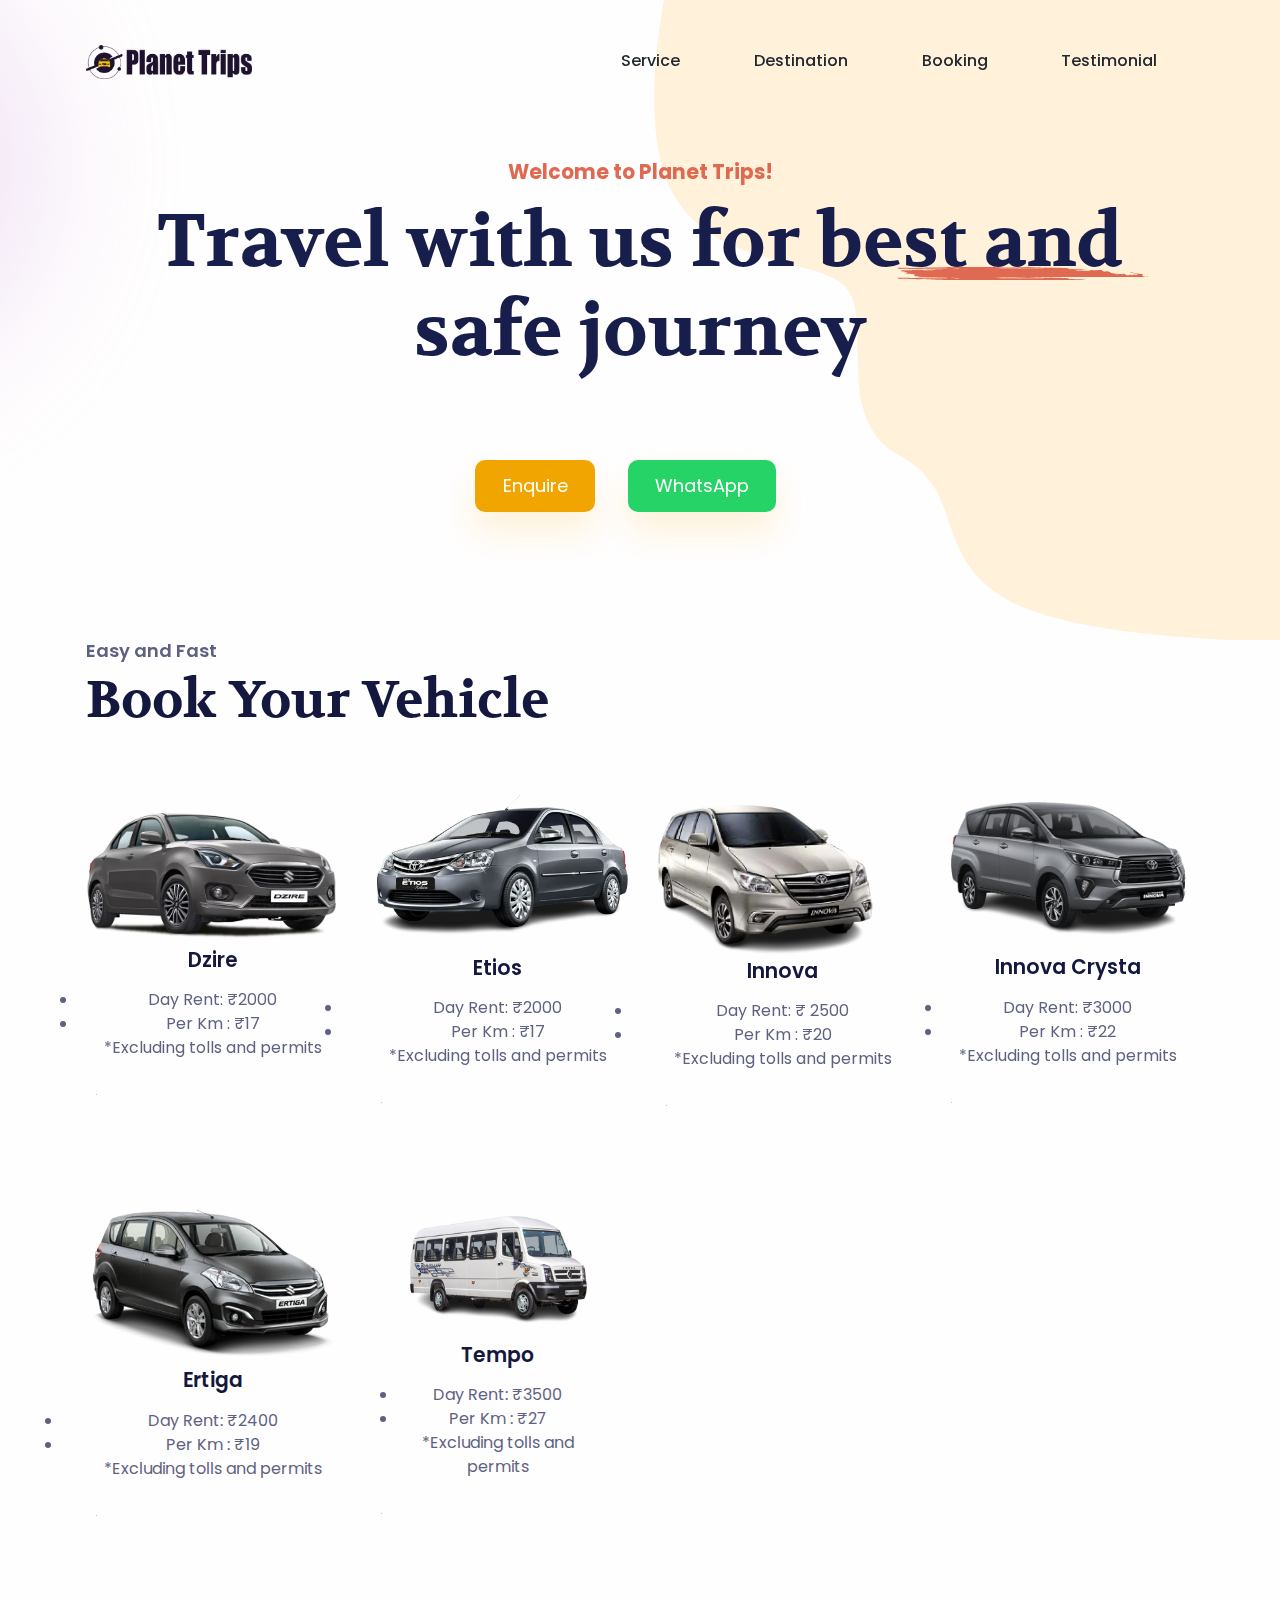
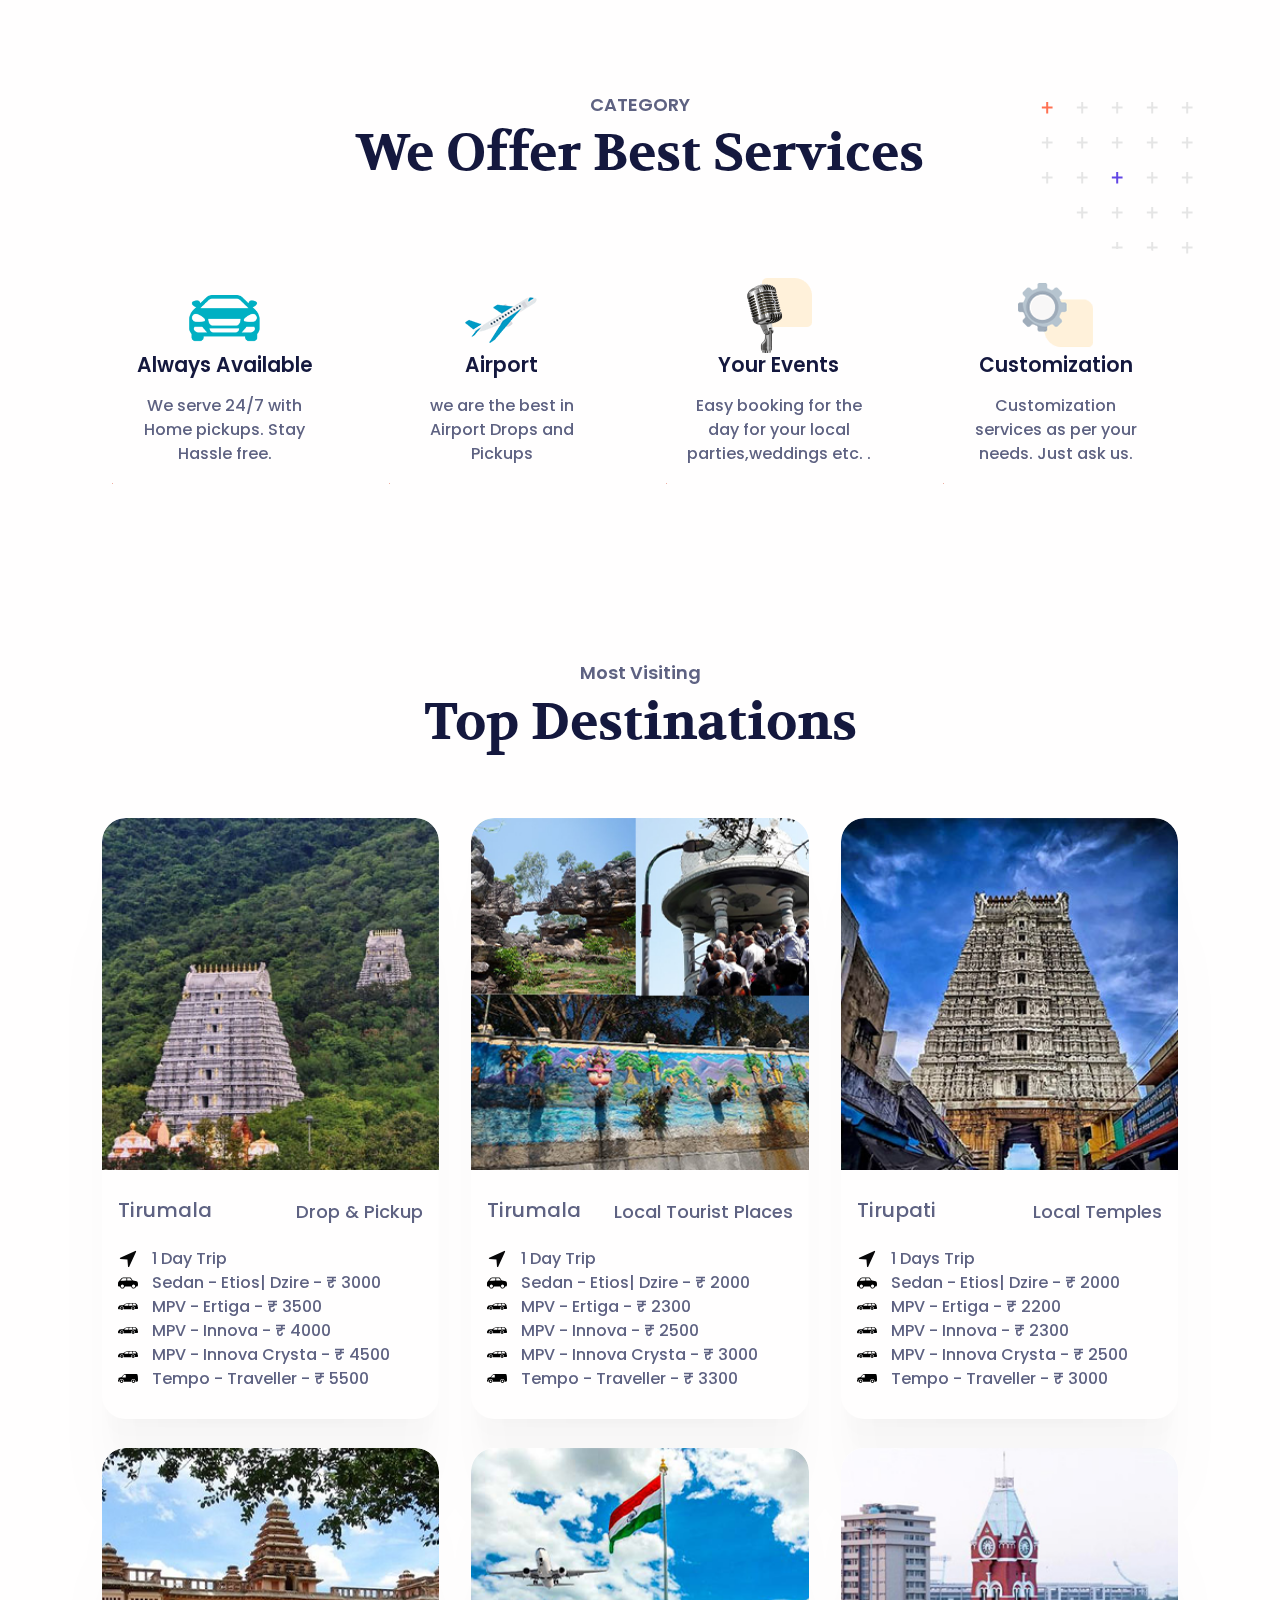
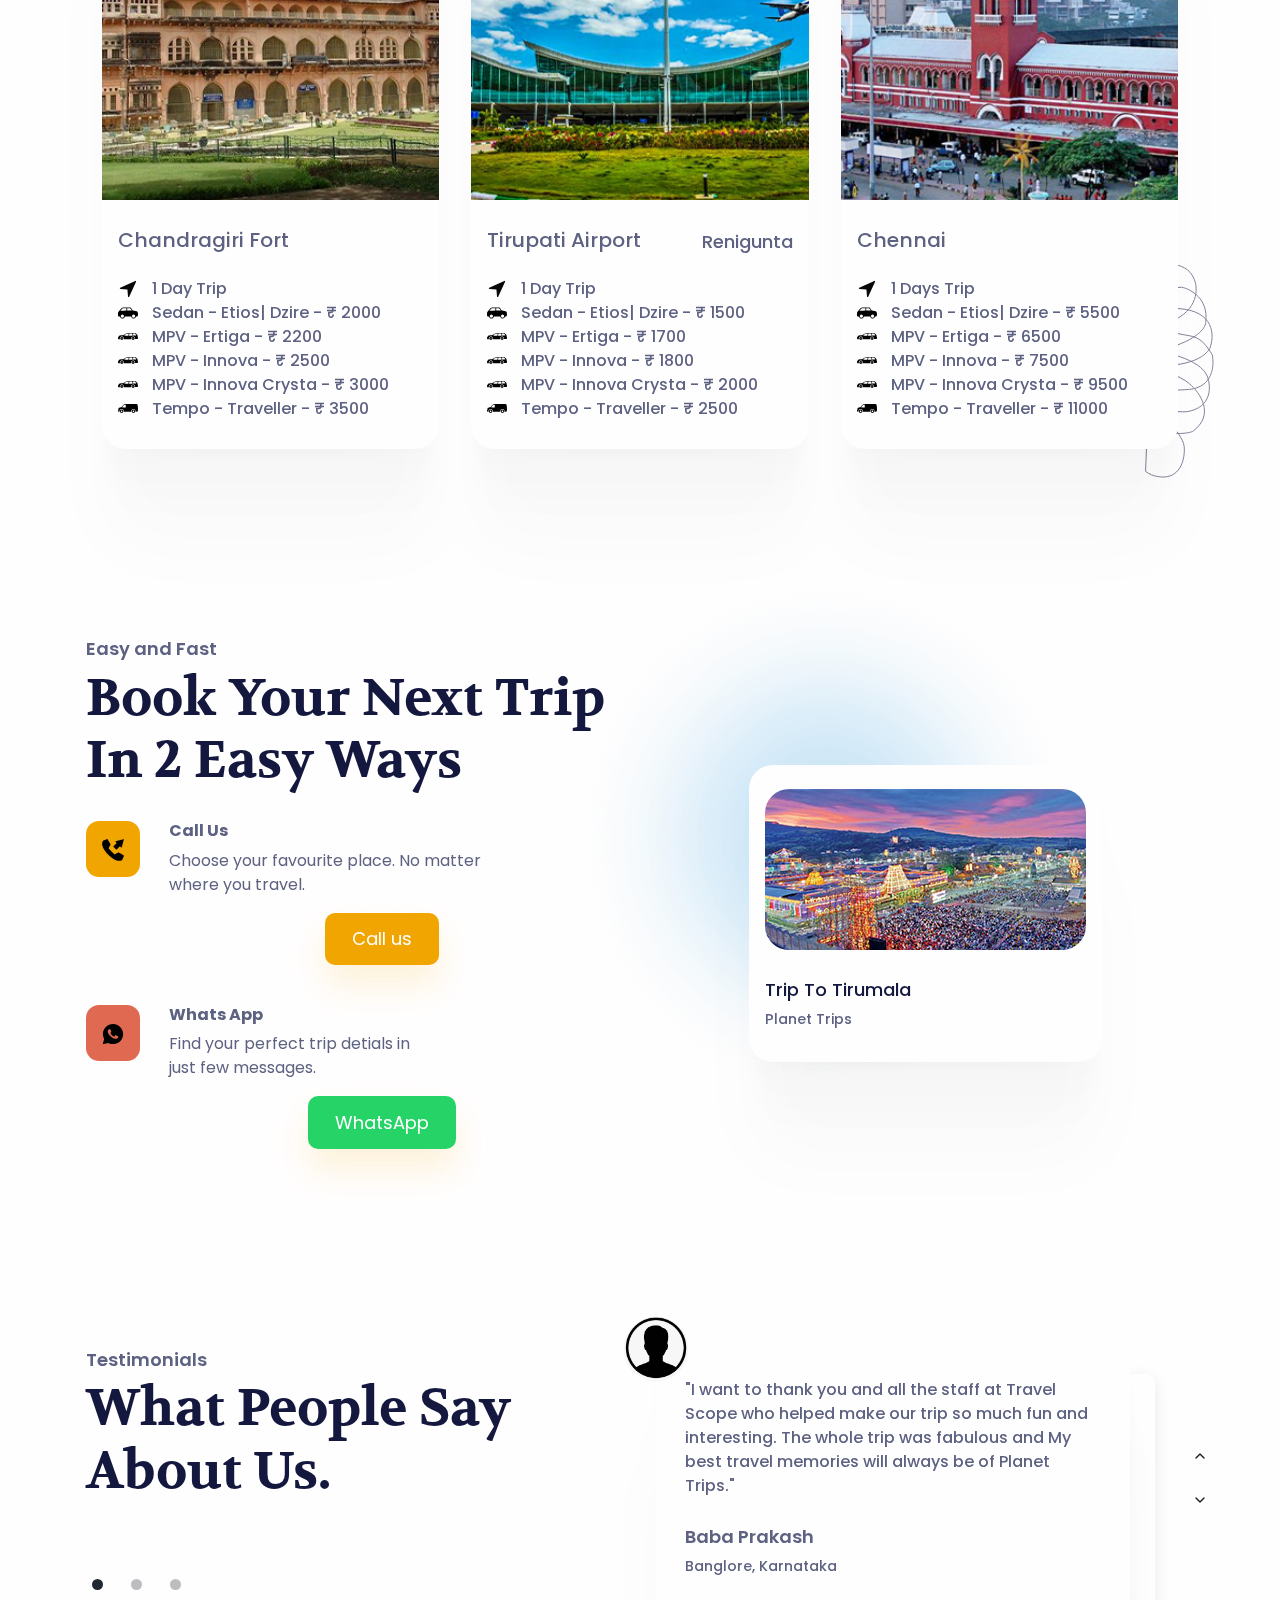
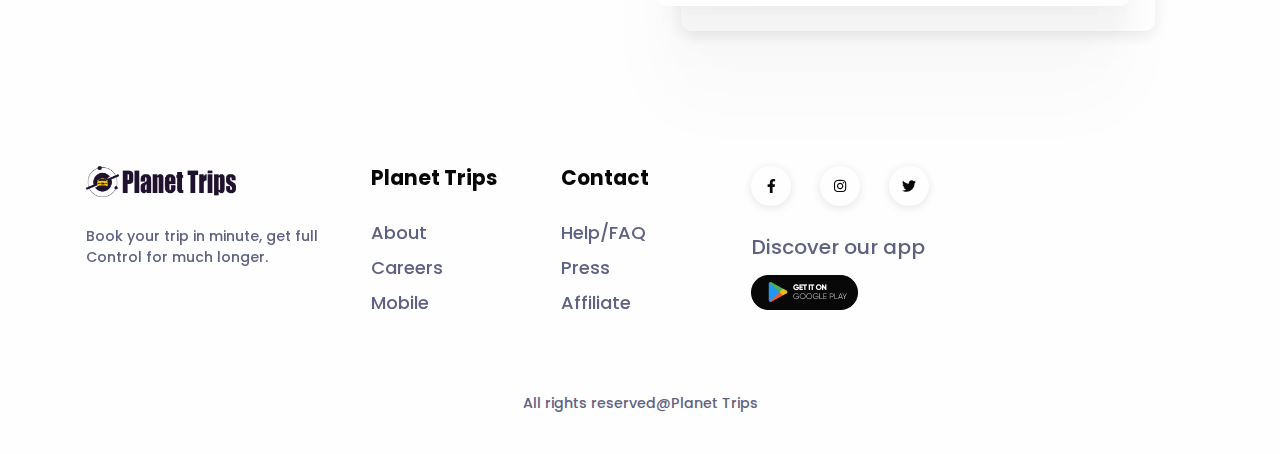
==== index.html @ 8550eb1b "Price changes" ====
<!DOCTYPE html>
<html lang="en-US" dir="ltr">

  <head>
    <meta charset="utf-8">
    <meta http-equiv="X-UA-Compatible" content="IE=edge">
    <meta name="viewport" content="width=device-width, initial-scale=1">


    <!-- ===============================================-->
    <!--    Document Title-->
    <!-- ===============================================-->
    <title>Planet Trips | Travel Agency </title>


    <!-- ===============================================-->
    <!--    Favicons-->
    <!-- ===============================================-->
    <link rel="apple-touch-icon" sizes="180x180" href="assets/img/favicons/apple-touch-icon.png">
    <link rel="icon" type="image/png" sizes="32x32" href="assets/img/favicons/favicon-32x32.png">
    <link rel="icon" type="image/png" sizes="16x16" href="assets/img/favicons/favicon-16x16.png">
    <link rel="shortcut icon" type="image/x-icon" href="assets/img/favicons/favicon.ico">
    <link rel="manifest" href="assets/img/favicons/manifest.json">
    <meta name="msapplication-TileImage" content="assets/img/favicons/mstile-150x150.png">
    <meta name="theme-color" content="#ffffff">


    <!-- ===============================================-->
    <!--    Stylesheets-->
    <!-- ===============================================-->
    <link href="assets/css/theme.css" rel="stylesheet" />

  </head>


  <body>

    <!-- ===============================================-->
    <!--    Main Content-->
    <!-- ===============================================-->
    <main class="main" id="top">
      <nav class="navbar navbar-expand-lg navbar-light fixed-top py-5 d-block" data-navbar-on-scroll="data-navbar-on-scroll">
        <div class="container"><a class="navbar-brand" href="index.html"><img src="assets/img/logopt.png" height="34" alt="logo" /></a>
          <button class="navbar-toggler" type="button" data-bs-toggle="collapse" data-bs-target="#navbarSupportedContent" aria-controls="navbarSupportedContent" aria-expanded="false" aria-label="Toggle navigation"><span class="navbar-toggler-icon"> </span></button>
          <div class="collapse navbar-collapse border-top border-lg-0 mt-4 mt-lg-0" id="navbarSupportedContent">
            <ul class="navbar-nav ms-auto pt-2 pt-lg-0 font-base align-items-lg-center align-items-start">
              <li class="nav-item px-3 px-xl-4"><a class="nav-link fw-medium" aria-current="page" href="#service">Service</a></li>
              <li class="nav-item px-3 px-xl-4"><a class="nav-link fw-medium" aria-current="page" href="#destination">Destination</a></li>
              <li class="nav-item px-3 px-xl-4"><a class="nav-link fw-medium" aria-current="page" href="#booking">Booking</a></li>
              <li class="nav-item px-3 px-xl-4"><a class="nav-link fw-medium" aria-current="page" href="#testimonial">Testimonial</a></li>
            </ul>
          </div>
        </div>
      </nav>
      <section style="padding-top: 7rem;">
        <div class="bg-holder" style="background-image:url(assets/img/hero/hero-bg.svg);">
        </div>
        <!--/.bg-holder-->

        <div class="container">
          <div class="row align-items-center">
            <div class="col-md-7 col-lg-99 text-md-start text-center py-6">
              <h4 class="fw-bold text-danger mb-3">Welcome to Planet Trips!</h4>
              <h1 class="hero-title">Travel with us for best and safe journey</h1>
              <p class="mb-4 fw-medium"> 
				<br class="d-none d-xl-block" />   <br class="d-none d-xl-block" />   </p>
              <div class="text-center text-md-start"> <a class="btn btn-primary btn-lg me-md-4 mb-3 mb-md-0 border-0 primary-btn-shadow" href="tel:+917601086360" role="button">Enquire</a> 
			  </tr> <a class="btn btn-whatsapp btn-lg me-md-4 mb-3 mb-md-0 border-0 primary-btn-shadow" target="blank" href="https://wa.me/917601086360" role="button">WhatsApp</a>
                
              </div>
            </div>
          </div>
        </div>
      </section>


      <!-- ============================================-->
	  <div class="container">
          <div class="row align-items-center">
            <div class="col-lg-99">
              <div class="mb-4 text-start">
                <h5 class="text-secondary">Easy and Fast </h5>
                <h3 class="fs-xl-10 fs-lg-8 fs-7 fw-bold font-cursive text-capitalize">Book your Vehicle </h3>
              </div>
            </div>			
          </div>
		  <div class="row">
            <div class="col-lg-3 col-sm-6 mb-6">
              <div class="card service-card shadow-hover rounded-3 text-center align-items-center">
                <div class="card-body p-xxl-5 p-4"> <img src="assets/img/cars/Dzire-Planet-Trips.png" width="270" alt="Service" />
                  <h4 class="mb-3">Dzire</h4>
                  <p class="mb-0 fw-medium"> 
					
						<li> Day Rent: ₹2000 </li>
						<li> Per Km : ₹17 </li>
						 *Excluding tolls and permits
					
				  </p>
                </div>
              </div>
            </div>
            <div class="col-lg-3 col-sm-6 mb-6">
              <div class="card service-card shadow-hover rounded-3 text-center align-items-center">
                <div class="card-body p-xxl-5 p-4"> <img src="assets/img/cars/Etios-Planet-Trips.png" width="310" alt="Service" />
                  <h4 class="mb-3">Etios</h4>
                  <p class="mb-0 fw-medium"> 
						<li> Day Rent: ₹2000 </li>
						<li> Per Km : ₹17 </li>
						 *Excluding tolls and permits </p>
                </div>
              </div>
            </div>
            <div class="col-lg-3 col-sm-6 mb-6">
              <div class="card service-card shadow-hover rounded-3 text-center align-items-center">
                <div class="card-body p-xxl-5 p-4"> <img src="assets/img/cars/Innovaold-Planet-Trips.png" width="300" alt="Service" />
                  <h4 class="mb-3">Innova</h4>
                  <p class="mb-0 fw-medium">    
				  
					<li> Day Rent: ₹ 2500 </li>
						<li> Per Km : ₹20 </li>
						 *Excluding tolls and permits
				  </p>
                </div>
              </div>
            </div>
            <div class="col-lg-3 col-sm-6 mb-6">
              <div class="card service-card shadow-hover rounded-3 text-center align-items-center">
                <div class="card-body p-xxl-5 p-4"> <img src="assets/img/cars/Innova-Planet-Trips.png" width="250" alt="Service" />
                  <h4 class="mb-3">Innova Crysta</h4>
                  <p class="mb-0 fw-medium">  
					<li> Day Rent: ₹3000 </li>
						<li> Per Km : ₹22 </li>
						 *Excluding tolls and permits

				  </p>
                </div>
              </div>
            </div>
			<div class="col-lg-3 col-sm-6 mb-6">
              <div class="card service-card shadow-hover rounded-3 text-center align-items-center">
                <div class="card-body p-xxl-5 p-4"> <img src="assets/img/cars/Ertiga-Planet-Trips.png" width="300" alt="Service" />
                  <h4 class="mb-3">Ertiga</h4>
                  <p class="mb-0 fw-medium">  
					<li> Day Rent: ₹2400 </li>
						<li> Per Km : ₹19 </li>
						 *Excluding tolls and permits

				  </p>
                </div>
              </div>
            </div>
			
			<div class="col-lg-3 col-sm-6 mb-6">
              <div class="card service-card shadow-hover rounded-3 text-center align-items-center">
                <div class="card-body p-xxl-5 p-4"> <img src="assets/img/cars/Traveller-Planet-Trips.png" width="200" alt="Service" />
                  <h4 class="mb-3">Tempo</h4>
                  <p class="mb-0 fw-medium">  
					<li> Day Rent: ₹3500 </li>
						<li> Per Km : ₹27 </li>
						 *Excluding tolls and permits

				  </p>
                </div>
              </div>
            </div>
			
		
        </div><!-- end of .container-->
	  
	  
	  
	  
	  
	  
	  
      <!-- <section> begin ============================-->
      <section class="pt-5 pt-md-9" id="service">

        <div class="container">
          <div class="position-absolute z-index--1 end-0 d-none d-lg-block"><img src="assets/img/category/shape.svg" style="max-width: 200px" alt="service" /></div>
          <div class="mb-7 text-center">
            <h5 class="text-secondary">CATEGORY </h5>
            <h3 class="fs-xl-10 fs-lg-8 fs-7 fw-bold font-cursive text-capitalize">We Offer Best Services</h3>
          </div>
          <div class="row">
            <div class="col-lg-3 col-sm-6 mb-6">
              <div class="card service-card shadow-hover rounded-3 text-center align-items-center">
                <div class="card-body p-xxl-5 p-4"> <img src="assets/img/category/icon1.png" width="75" alt="Service" />
                  <h4 class="mb-3">Always Available</h4>
                  <p class="mb-0 fw-medium"> We serve 24/7 with Home pickups. Stay Hassle free.</p>
                </div>
              </div>
            </div>
            <div class="col-lg-3 col-sm-6 mb-6">
              <div class="card service-card shadow-hover rounded-3 text-center align-items-center">
                <div class="card-body p-xxl-5 p-4"> <img src="assets/img/category/icon2.png" width="75" alt="Service" />
                  <h4 class="mb-3">Airport</h4>
                  <p class="mb-0 fw-medium"> we are the best in Airport Drops and Pickups </p>
                </div>
              </div>
            </div>
            <div class="col-lg-3 col-sm-6 mb-6">
              <div class="card service-card shadow-hover rounded-3 text-center align-items-center">
                <div class="card-body p-xxl-5 p-4"> <img src="assets/img/category/icon3.png" width="75" alt="Service" />
                  <h4 class="mb-3"> Your Events</h4>
                  <p class="mb-0 fw-medium"> Easy booking for the day for your local parties,weddings etc. .</p>
                </div>
              </div>
            </div>
            <div class="col-lg-3 col-sm-6 mb-6">
              <div class="card service-card shadow-hover rounded-3 text-center align-items-center">
                <div class="card-body p-xxl-5 p-4"> <img src="assets/img/category/icon4.png" width="75" alt="Service" />
                  <h4 class="mb-3">Customization</h4>
                  <p class="mb-0 fw-medium">Customization services as per your needs. Just ask us. </p>
                </div>
              </div>
            </div>
          </div>
        </div><!-- end of .container-->

      </section>
      <!-- <section> close ============================-->
      <!-- ============================================-->




      <!-- ============================================-->
      <!-- <section> begin ============================-->
      <section class="pt-5" id="destination">

        <div class="container">
          <div class="position-absolute start-100 bottom-0 translate-middle-x d-none d-xl-block ms-xl-n4"><img src="assets/img/dest/shape.svg" alt="destination" /></div>
          <div class="mb-7 text-center">
            <h5 class="text-secondary">Most Visiting </h5>
            <h3 class="fs-xl-10 fs-lg-8 fs-7 fw-bold font-cursive text-capitalize">Top Destinations</h3>
          </div>
          <div class="row">
            <div class="col-md-4 mb-4">
              <div class="card overflow-hidden shadow"> <img class="card-img-top" src="assets/img/dest/dest1.jpg" alt="Tirumala Temple Pickup and Drop" />
                <div class="card-body py-4 px-3">
                  <div class="d-flex flex-column flex-lg-row justify-content-between mb-3">
                    <h4 class="text-secondary fw-medium"><a class="link-900 text-decoration-none stretched-link" href="#!">Tirumala </a></h4><span class="fs-1 fw-medium"> Drop & Pickup  </span>
                  </div>
                  <div class="d-flex align-items-center"> <img src="assets/img/dest/navigation.svg" style="margin-right: 14px" width="20" alt="navigation" /><span class="fs-0 fw-medium">1 Day Trip</span></div>
				  <div class="d-flex align-items-center"> <img src="assets/img/dest/car.svg" style="margin-right: 14px" width="20" alt="navigation" /><span class="fs-0 fw-medium">Sedan - Etios| Dzire - ₹ 3000</span></div>
				  <div class="d-flex align-items-center"> <img src="assets/img/dest/suv.svg" style="margin-right: 14px" width="20" alt="navigation" /><span class="fs-0 fw-medium">MPV - Ertiga - ₹ 3500</span></div>
				  <div class="d-flex align-items-center"> <img src="assets/img/dest/suv.svg" style="margin-right: 14px" width="20" alt="navigation" /><span class="fs-0 fw-medium">MPV - Innova - ₹ 4000</span></div>
				  <div class="d-flex align-items-center"> <img src="assets/img/dest/suv.svg" style="margin-right: 14px" width="20" alt="navigation" /><span class="fs-0 fw-medium">MPV - Innova Crysta - ₹ 4500</span></div>
				  <div class="d-flex align-items-center"> <img src="assets/img/dest/van.svg" style="margin-right: 14px" width="20" alt="navigation" /><span class="fs-0 fw-medium">Tempo - Traveller - ₹ 5500</span></div>
                </div>
              </div>
            </div>
            <div class="col-md-4 mb-4">
              <div class="card overflow-hidden shadow"> <img class="card-img-top" src="assets/img/dest/dest2.png" alt="Tirumala Local Tourist Places" />
                <div class="card-body py-4 px-3">
                  <div class="d-flex flex-column flex-lg-row justify-content-between mb-3">
                    <h4 class="text-secondary fw-medium"><a class="link-900 text-decoration-none stretched-link" href="#!">Tirumala</a></h4><span class="fs-1 fw-medium"> Local Tourist Places </span>
                  </div>
                  <div class="d-flex align-items-center"> <img src="assets/img/dest/navigation.svg" style="margin-right: 14px" width="20" alt="navigation" /><span class="fs-0 fw-medium">1 Day Trip</span></div>
				  <div class="d-flex align-items-center"> <img src="assets/img/dest/car.svg" style="margin-right: 14px" width="20" alt="navigation" /><span class="fs-0 fw-medium">Sedan - Etios| Dzire - ₹ 2000</span></div>
				  <div class="d-flex align-items-center"> <img src="assets/img/dest/suv.svg" style="margin-right: 14px" width="20" alt="navigation" /><span class="fs-0 fw-medium">MPV - Ertiga - ₹ 2300</span></div>
				  <div class="d-flex align-items-center"> <img src="assets/img/dest/suv.svg" style="margin-right: 14px" width="20" alt="navigation" /><span class="fs-0 fw-medium">MPV - Innova - ₹ 2500</span></div>
				  <div class="d-flex align-items-center"> <img src="assets/img/dest/suv.svg" style="margin-right: 14px" width="20" alt="navigation" /><span class="fs-0 fw-medium">MPV - Innova Crysta - ₹ 3000</span></div>
				  <div class="d-flex align-items-center"> <img src="assets/img/dest/van.svg" style="margin-right: 14px" width="20" alt="navigation" /><span class="fs-0 fw-medium">Tempo - Traveller - ₹ 3300</span></div>
                </div>
              </div>
            </div>
            <div class="col-md-4 mb-4">
              <div class="card overflow-hidden shadow"> <img class="card-img-top" src="assets/img/dest/dest3.jpg" alt="Tirupati Temples and Tourist Places" />
                <div class="card-body py-4 px-3">
                  <div class="d-flex flex-column flex-lg-row justify-content-between mb-3">
                    <h4 class="text-secondary fw-medium"><a class="link-900 text-decoration-none stretched-link" href="#!">Tirupati</a></h4><span class="fs-1 fw-medium">Local Temples </span>
                  </div>
                  <div class="d-flex align-items-center"> <img src="assets/img/dest/navigation.svg" style="margin-right: 14px" width="20" alt="navigation" /><span class="fs-0 fw-medium">1 Days Trip</span></div>
				  <div class="d-flex align-items-center"> <img src="assets/img/dest/car.svg" style="margin-right: 14px" width="20" alt="navigation" /><span class="fs-0 fw-medium">Sedan - Etios| Dzire - ₹ 2000</span></div>
				  <div class="d-flex align-items-center"> <img src="assets/img/dest/suv.svg" style="margin-right: 14px" width="20" alt="navigation" /><span class="fs-0 fw-medium">MPV - Ertiga - ₹ 2200</span></div>
				  <div class="d-flex align-items-center"> <img src="assets/img/dest/suv.svg" style="margin-right: 14px" width="20" alt="navigation" /><span class="fs-0 fw-medium">MPV - Innova - ₹ 2300</span></div>
				  <div class="d-flex align-items-center"> <img src="assets/img/dest/suv.svg" style="margin-right: 14px" width="20" alt="navigation" /><span class="fs-0 fw-medium">MPV - Innova Crysta - ₹ 2500</span></div>
				  <div class="d-flex align-items-center"> <img src="assets/img/dest/van.svg" style="margin-right: 14px" width="20" alt="navigation" /><span class="fs-0 fw-medium">Tempo - Traveller - ₹ 3000</span></div>
                </div>
              </div>
            </div>
          </div>
		  <div class="row">
		  <div class="col-md-4 mb-4">
              <div class="card overflow-hidden shadow"> <img class="card-img-top" src="assets/img/dest/dest4.png" alt="Tirupati to chandragiri fort" />
                <div class="card-body py-4 px-3">
                  <div class="d-flex flex-column flex-lg-row justify-content-between mb-3">
                    <h4 class="text-secondary fw-medium"><a class="link-900 text-decoration-none stretched-link" href="#!">Chandragiri Fort </a></h4><span class="fs-1 fw-medium">   </span>
                  </div>
                  <div class="d-flex align-items-center"> <img src="assets/img/dest/navigation.svg" style="margin-right: 14px" width="20" alt="navigation" /><span class="fs-0 fw-medium">1 Day Trip</span></div>
				  <div class="d-flex align-items-center"> <img src="assets/img/dest/car.svg" style="margin-right: 14px" width="20" alt="navigation" /><span class="fs-0 fw-medium">Sedan - Etios| Dzire - ₹ 2000</span></div>
				  <div class="d-flex align-items-center"> <img src="assets/img/dest/suv.svg" style="margin-right: 14px" width="20" alt="navigation" /><span class="fs-0 fw-medium">MPV - Ertiga - ₹ 2200</span></div>
				  <div class="d-flex align-items-center"> <img src="assets/img/dest/suv.svg" style="margin-right: 14px" width="20" alt="navigation" /><span class="fs-0 fw-medium">MPV - Innova - ₹ 2500</span></div>
				  <div class="d-flex align-items-center"> <img src="assets/img/dest/suv.svg" style="margin-right: 14px" width="20" alt="navigation" /><span class="fs-0 fw-medium">MPV - Innova Crysta - ₹ 3000</span></div>
				  <div class="d-flex align-items-center"> <img src="assets/img/dest/van.svg" style="margin-right: 14px" width="20" alt="navigation" /><span class="fs-0 fw-medium">Tempo - Traveller - ₹ 3500</span></div>
                </div>
              </div>
            </div>
            <div class="col-md-4 mb-4">
              <div class="card overflow-hidden shadow"> <img class="card-img-top" src="assets/img/dest/dest5.png" alt="Tirupati to Airport" />
                <div class="card-body py-4 px-3">
                  <div class="d-flex flex-column flex-lg-row justify-content-between mb-3">
                    <h4 class="text-secondary fw-medium"><a class="link-900 text-decoration-none stretched-link" href="#!">Tirupati Airport</a></h4><span class="fs-1 fw-medium"> Renigunta </span>
                  </div>
                  <div class="d-flex align-items-center"> <img src="assets/img/dest/navigation.svg" style="margin-right: 14px" width="20" alt="navigation" /><span class="fs-0 fw-medium">1 Day Trip</span></div>
				  <div class="d-flex align-items-center"> <img src="assets/img/dest/car.svg" style="margin-right: 14px" width="20" alt="navigation" /><span class="fs-0 fw-medium">Sedan - Etios| Dzire - ₹ 1500</span></div>
				  <div class="d-flex align-items-center"> <img src="assets/img/dest/suv.svg" style="margin-right: 14px" width="20" alt="navigation" /><span class="fs-0 fw-medium">MPV - Ertiga - ₹ 1700</span></div>
				  <div class="d-flex align-items-center"> <img src="assets/img/dest/suv.svg" style="margin-right: 14px" width="20" alt="navigation" /><span class="fs-0 fw-medium">MPV - Innova - ₹ 1800</span></div>
				  <div class="d-flex align-items-center"> <img src="assets/img/dest/suv.svg" style="margin-right: 14px" width="20" alt="navigation" /><span class="fs-0 fw-medium">MPV - Innova Crysta - ₹ 2000</span></div>
				  <div class="d-flex align-items-center"> <img src="assets/img/dest/van.svg" style="margin-right: 14px" width="20" alt="navigation" /><span class="fs-0 fw-medium">Tempo - Traveller - ₹ 2500</span></div>
                </div>
              </div>
            </div>
            <div class="col-md-4 mb-4">
              <div class="card overflow-hidden shadow"> <img class="card-img-top" src="assets/img/dest/dest6.png" alt="Tirupati to Chennai" />
                <div class="card-body py-4 px-3">
                  <div class="d-flex flex-column flex-lg-row justify-content-between mb-3">
                    <h4 class="text-secondary fw-medium"><a class="link-900 text-decoration-none stretched-link" href="#!">Chennai</a></h4><span class="fs-1 fw-medium">  </span>
                  </div>
                  <div class="d-flex align-items-center"> <img src="assets/img/dest/navigation.svg" style="margin-right: 14px" width="20" alt="navigation" /><span class="fs-0 fw-medium">1 Days Trip</span></div>
				  <div class="d-flex align-items-center"> <img src="assets/img/dest/car.svg" style="margin-right: 14px" width="20" alt="navigation" /><span class="fs-0 fw-medium">Sedan - Etios| Dzire - ₹ 5500</span></div>
				  <div class="d-flex align-items-center"> <img src="assets/img/dest/suv.svg" style="margin-right: 14px" width="20" alt="navigation" /><span class="fs-0 fw-medium">MPV - Ertiga - ₹ 6500</span></div>
				  <div class="d-flex align-items-center"> <img src="assets/img/dest/suv.svg" style="margin-right: 14px" width="20" alt="navigation" /><span class="fs-0 fw-medium">MPV - Innova - ₹ 7500</span></div>
				  <div class="d-flex align-items-center"> <img src="assets/img/dest/suv.svg" style="margin-right: 14px" width="20" alt="navigation" /><span class="fs-0 fw-medium">MPV - Innova Crysta - ₹ 9500</span></div>
				  <div class="d-flex align-items-center"> <img src="assets/img/dest/van.svg" style="margin-right: 14px" width="20" alt="navigation" /><span class="fs-0 fw-medium">Tempo - Traveller - ₹ 11000</span></div>
                </div>
              </div>
            </div>
          </div>
		  </div>
        </div><!-- end of .container-->

      </section>
      <!-- <section> close ============================-->
      <!-- ============================================-->




      <!-- ============================================-->
      <!-- <section> begin ============================-->
      <section id="booking">

        <div class="container">
          <div class="row align-items-center">
            <div class="col-lg-6">
              <div class="mb-4 text-start">
                <h5 class="text-secondary">Easy and Fast </h5>
                <h3 class="fs-xl-10 fs-lg-8 fs-7 fw-bold font-cursive text-capitalize">Book your next trip in 2 easy ways</h3>
              </div>
              <div class="d-flex align-items-start mb-5">
                <div class="bg-primary me-sm-4 me-3 p-3" style="border-radius: 13px"> <img src="assets/img/steps/call.svg" width="22" alt="steps" /></div>
                <div class="flex-1">
                  <h5 class="text-secondary fw-bold fs-0">Call Us </h5>
                  <p>Choose your favourite place. No matter <br class="d-none d-sm-block"> where you travel.</p>
				  <div class="text-center text-md-start"> <a class="btn btn-primary btn-lg me-md-4 mb-3 mb-md-0 border-0 primary-btn-shadow" href="tel:+917601086360" role="button">Call us</a></div>
                </div>
              </div>
              <div class="d-flex align-items-start mb-5">
                <div class="bg-danger me-sm-4 me-3 p-3" style="border-radius: 13px"> <img src="assets/img/steps/whatsapp.svg" width="22" alt="steps" /></div>
                <div class="flex-1">
                  <h5 class="text-secondary fw-bold fs-0">Whats App</h5> 
                  <p>Find your perfect trip detials in <br class="d-none d-sm-block"> just few messages.</p>
				  <div class="text-center text-md-start"> 
				  <a class="btn btn-whatsapp btn-lg me-md-4 mb-3 mb-md-0 border-0 primary-btn-shadow" target="blank" href="https://wa.me/917601086360" role="button">WhatsApp</a>
				  </div>   
                </div>
              </div>
              
            </div>
            <div class="col-lg-6 d-flex justify-content-center align-items-start">
              <div class="card position-relative shadow" style="max-width: 370px;">
                <div class="position-absolute z-index--1 me-10 me-xxl-0" style="right:-160px;top:-210px;"> <img src="assets/img/steps/bg.png" style="max-width:550px;" alt="shape" /></div>
                <div class="card-body p-3"> <img class="mb-4 mt-2 rounded-2 w-100" src="assets/img/steps/booking-img.jpg" alt="booking" />
                  <div>
                    <h5 class="fw-medium">Trip To Tirumala</h5>
                    <p class="fs--1 mb-3 fw-medium">Planet Trips</p>
                  </div>
                    
                  </div>
                </div>
              </div>
            </div>
          </div>
        </div><!-- end of .container-->

      </section>
      <!-- <section> close ============================-->
      <!-- ============================================-->




      <!-- ============================================-->
      <!-- <section> begin ============================-->
      <section id="testimonial">

        <div class="container">
          <div class="row">
            <div class="col-lg-5">
              <div class="mb-8 text-start">
                <h5 class="text-secondary">Testimonials </h5>
                <h3 class="fs-xl-10 fs-lg-8 fs-7 fw-bold font-cursive text-capitalize">What people say about Us.</h3>
              </div>
            </div>
            <div class="col-lg-1"></div>
            <div class="col-lg-6">
              <div class="pe-7 ps-5 ps-lg-0">
                <div class="carousel slide carousel-fade position-static" id="testimonialIndicator" data-bs-ride="carousel">
                  <div class="carousel-indicators">
                    <button class="active" type="button" data-bs-target="#testimonialIndicator" data-bs-slide-to="0" aria-current="true" aria-label="Testimonial 0"></button>
                    <button class="false" type="button" data-bs-target="#testimonialIndicator" data-bs-slide-to="1" aria-current="true" aria-label="Testimonial 1"></button>
                    <button class="false" type="button" data-bs-target="#testimonialIndicator" data-bs-slide-to="2" aria-current="true" aria-label="Testimonial 2"></button>
                  </div>
                  <div class="carousel-inner">
                    <div class="carousel-item position-relative active">
                      <div class="card shadow" style="border-radius:10px;">
                        <div class="position-absolute start-0 top-0 translate-middle"> <img class="rounded-circle fit-cover" src="assets/img/testimonial/authorpt.png" height="65" width="65" alt="" /></div>
                        <div class="card-body p-4">
                          <p class="fw-medium mb-4">&quot;I want to thank you and all the staff at Travel Scope who helped make our trip so much fun and interesting. The whole trip was fabulous and My best travel memories will always be of Planet Trips.&quot;</p>
                          <h5 class="text-secondary">Baba Prakash</h5>
                          <p class="fw-medium fs--1 mb-0">Banglore, Karnataka</p>
                        </div>
                      </div>
                      <div class="card shadow-sm position-absolute top-0 z-index--1 mb-3 w-100 h-100" style="border-radius:10px;transform:translate(25px, 25px)"> </div>
                    </div>
                    <div class="carousel-item position-relative ">
                      <div class="card shadow" style="border-radius:10px;">
                        <div class="position-absolute start-0 top-0 translate-middle"> <img class="rounded-circle fit-cover" src="assets/img/testimonial/authorpt.png" height="65" width="65" alt="" /></div>
                        <div class="card-body p-4">
                          <p class="fw-medium mb-4">&quot;Planet Trips is recognized as one of the finest travel agency in the Tirupati. When it came to planning a trip, I found them to be dependable.&quot;</p>
                          <h5 class="text-secondary">Jagadeeshan</h5>
                          <p class="fw-medium fs--1 mb-0">Coimbatore, Tamilnadu</p>
                        </div>
                      </div>
                      <div class="card shadow-sm position-absolute top-0 z-index--1 mb-3 w-100 h-100" style="border-radius:10px;transform:translate(25px, 25px)"> </div>
                    </div>
                    <div class="carousel-item position-relative ">
                      <div class="card shadow" style="border-radius:10px;">
                        <div class="position-absolute start-0 top-0 translate-middle"> <img class="rounded-circle fit-cover" src="assets/img/testimonial/authorpt.png" height="65" width="65" alt="" /></div>
                        <div class="card-body p-4">
                          <p class="fw-medium mb-4">&quot; Very enjoyable trip to tirumala and tirupati with plenty of temple visits and the driver was very nice and courteous.&quot;</p>
                          <h5 class="text-secondary">Manikanta</h5>
                          <p class="fw-medium fs--1 mb-0">Chennai, Tamilnadu</p>
                        </div>
                      </div>
                      <div class="card shadow-sm position-absolute top-0 z-index--1 mb-3 w-100 h-100" style="border-radius:10px;transform:translate(25px, 25px)"> </div>
                    </div>
                  </div>
                  <div class="carousel-navigation d-flex flex-column flex-between-center position-absolute end-0 top-lg-50 bottom-0 translate-middle-y z-index-1 me-3 me-lg-0" style="height:60px;width:20px;">
                    <button class="carousel-control-prev position-static" type="button" data-bs-target="#testimonialIndicator" data-bs-slide="prev"><img src="assets/img/icons/up.svg" width="16" alt="icon" /></button>
                    <button class="carousel-control-next position-static" type="button" data-bs-target="#testimonialIndicator" data-bs-slide="next"><img src="assets/img/icons/down.svg" width="16" alt="icon" /></button>
                  </div>
                </div>
              </div>
            </div>
          </div>
        </div><!-- end of .container-->

      </section>
      <!-- <section> close ============================-->
      <!-- ============================================-->


      

      <!-- ============================================-->
      <!-- <section> begin ============================-->

      <!-- <section> close ============================-->
      <!-- ============================================-->




      <!-- ============================================-->
      <!-- <section> begin ============================-->
      <section class="pb-0 pb-lg-4">

        <div class="container">
          <div class="row">
            <div class="col-lg-3 col-md-7 col-12 mb-4 mb-md-6 mb-lg-0 order-0"> <img class="mb-4" src="assets/img/logopt.png" width="150" alt="jadoo" />
              <p class="fs--1 text-secondary mb-0 fw-medium">Book your trip in minute, get full Control for much longer.</p>
            </div>
            <div class="col-lg-2 col-md-4 mb-4 mb-lg-0 order-lg-1 order-md-2">
              <h4 class="footer-heading-color fw-bold font-sans-serif mb-3 mb-lg-4">Planet Trips</h4>
              <ul class="list-unstyled mb-0">
                <li class="mb-2"><a class="link-900 fs-1 fw-medium text-decoration-none" href="#!">About</a></li>
                <li class="mb-2"><a class="link-900 fs-1 fw-medium text-decoration-none" href="#!">Careers</a></li>
                <li class="mb-2"><a class="link-900 fs-1 fw-medium text-decoration-none" href="#!">Mobile</a></li>
              </ul>
            </div>
            <div class="col-lg-2 col-md-4 mb-4 mb-lg-0 order-lg-2 order-md-3">
              <h4 class="footer-heading-color fw-bold font-sans-serif mb-3 mb-lg-4">Contact</h4>
              <ul class="list-unstyled mb-0">
                <li class="mb-2"><a class="link-900 fs-1 fw-medium text-decoration-none" href="#!">Help/FAQ</a></li>
                <li class="mb-2"><a class="link-900 fs-1 fw-medium text-decoration-none" href="#!">Press</a></li>
                <li class="mb-2"><a class="link-900 fs-1 fw-medium text-decoration-none" href="#!">Affiliate</a></li>
              </ul>
            </div>

            <div class="col-lg-3 col-md-5 col-12 mb-4 mb-md-6 mb-lg-0 order-lg-4 order-md-1">
              <div class="icon-group mb-4"> <a class="text-decoration-none icon-item shadow-social" id="facebook" target="blank" href="https://facebook.com/planettrips.in"><i class="fab fa-facebook-f"> </i></a><a class="text-decoration-none icon-item shadow-social" id="instagram" target="blank" href="https://www.instagram.com/planettrips.in/"><i class="fab fa-instagram"> </i></a><a class="text-decoration-none icon-item shadow-social" id="twitter" target="blank" href="https://twitter.com/planettrips_in"><i class="fab fa-twitter"> </i></a></div>
              <h4 class="fw-medium font-sans-serif text-secondary mb-3">Discover our app</h4>
              <div class="d-flex align-items-center"> <a href="#!"> <img class="me-2" src="assets/img/play-store.png" alt="play store" /></a></div>
            </div>
          </div>
        </div><!-- end of .container-->

      </section>
      <!-- <section> close ============================-->
      <!-- ============================================-->


      <div class="py-5 text-center">
        <p class="mb-0 text-secondary fs--1 fw-medium">All rights reserved@Planet Trips </p>
      </div>
    </main>
    <!-- ===============================================-->
    <!--    End of Main Content-->
    <!-- ===============================================-->




    <!-- ===============================================-->
    <!--    JavaScripts-->
    <!-- ===============================================-->
    <script src="vendors/@popperjs/popper.min.js"></script>
    <script src="vendors/bootstrap/bootstrap.min.js"></script>
    <script src="vendors/is/is.min.js"></script>
    <script src="https://polyfill.io/v3/polyfill.min.js?features=window.scroll"></script>
    <script src="vendors/fontawesome/all.min.js"></script>
    <script src="assets/js/theme.js"></script>

    <link href="https://fonts.googleapis.com/css2?family=Poppins:wght@400;500;600;700&amp;family=Volkhov:wght@700&amp;display=swap" rel="stylesheet">
  </body>

</html>
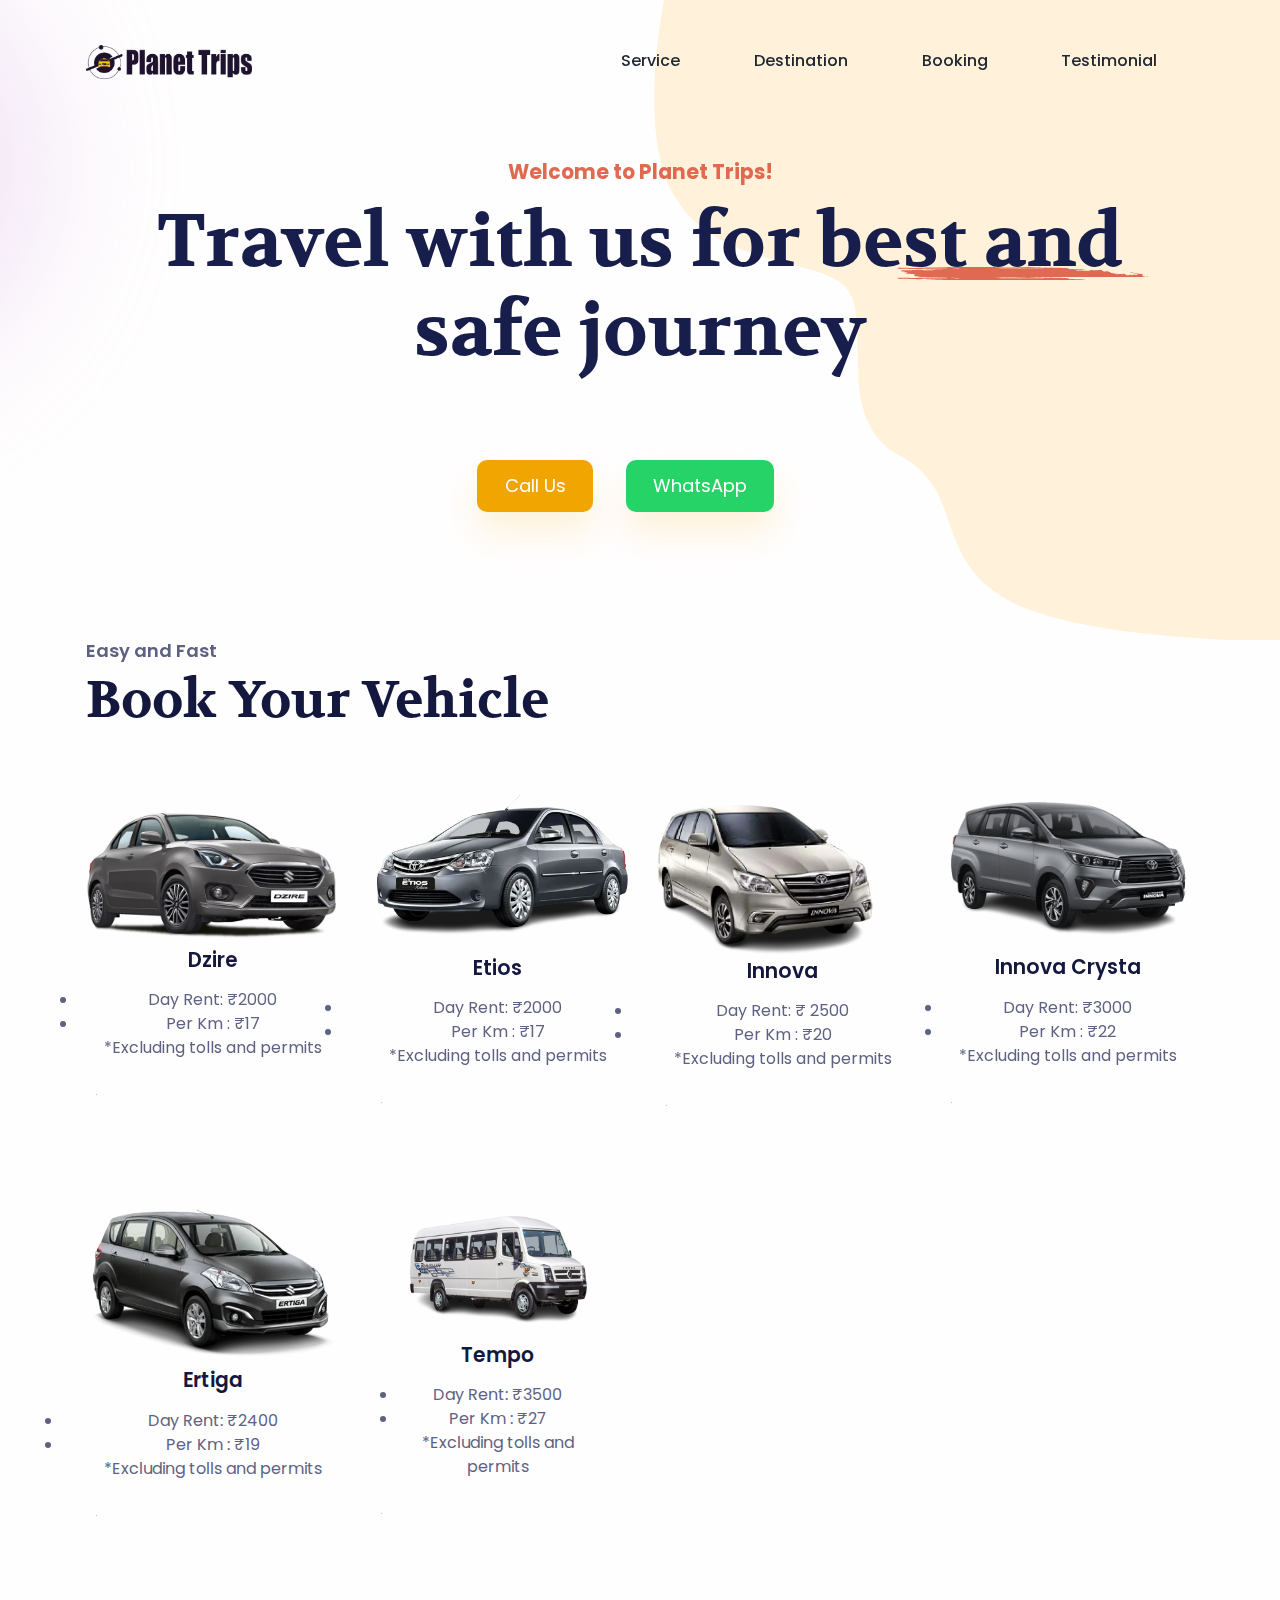
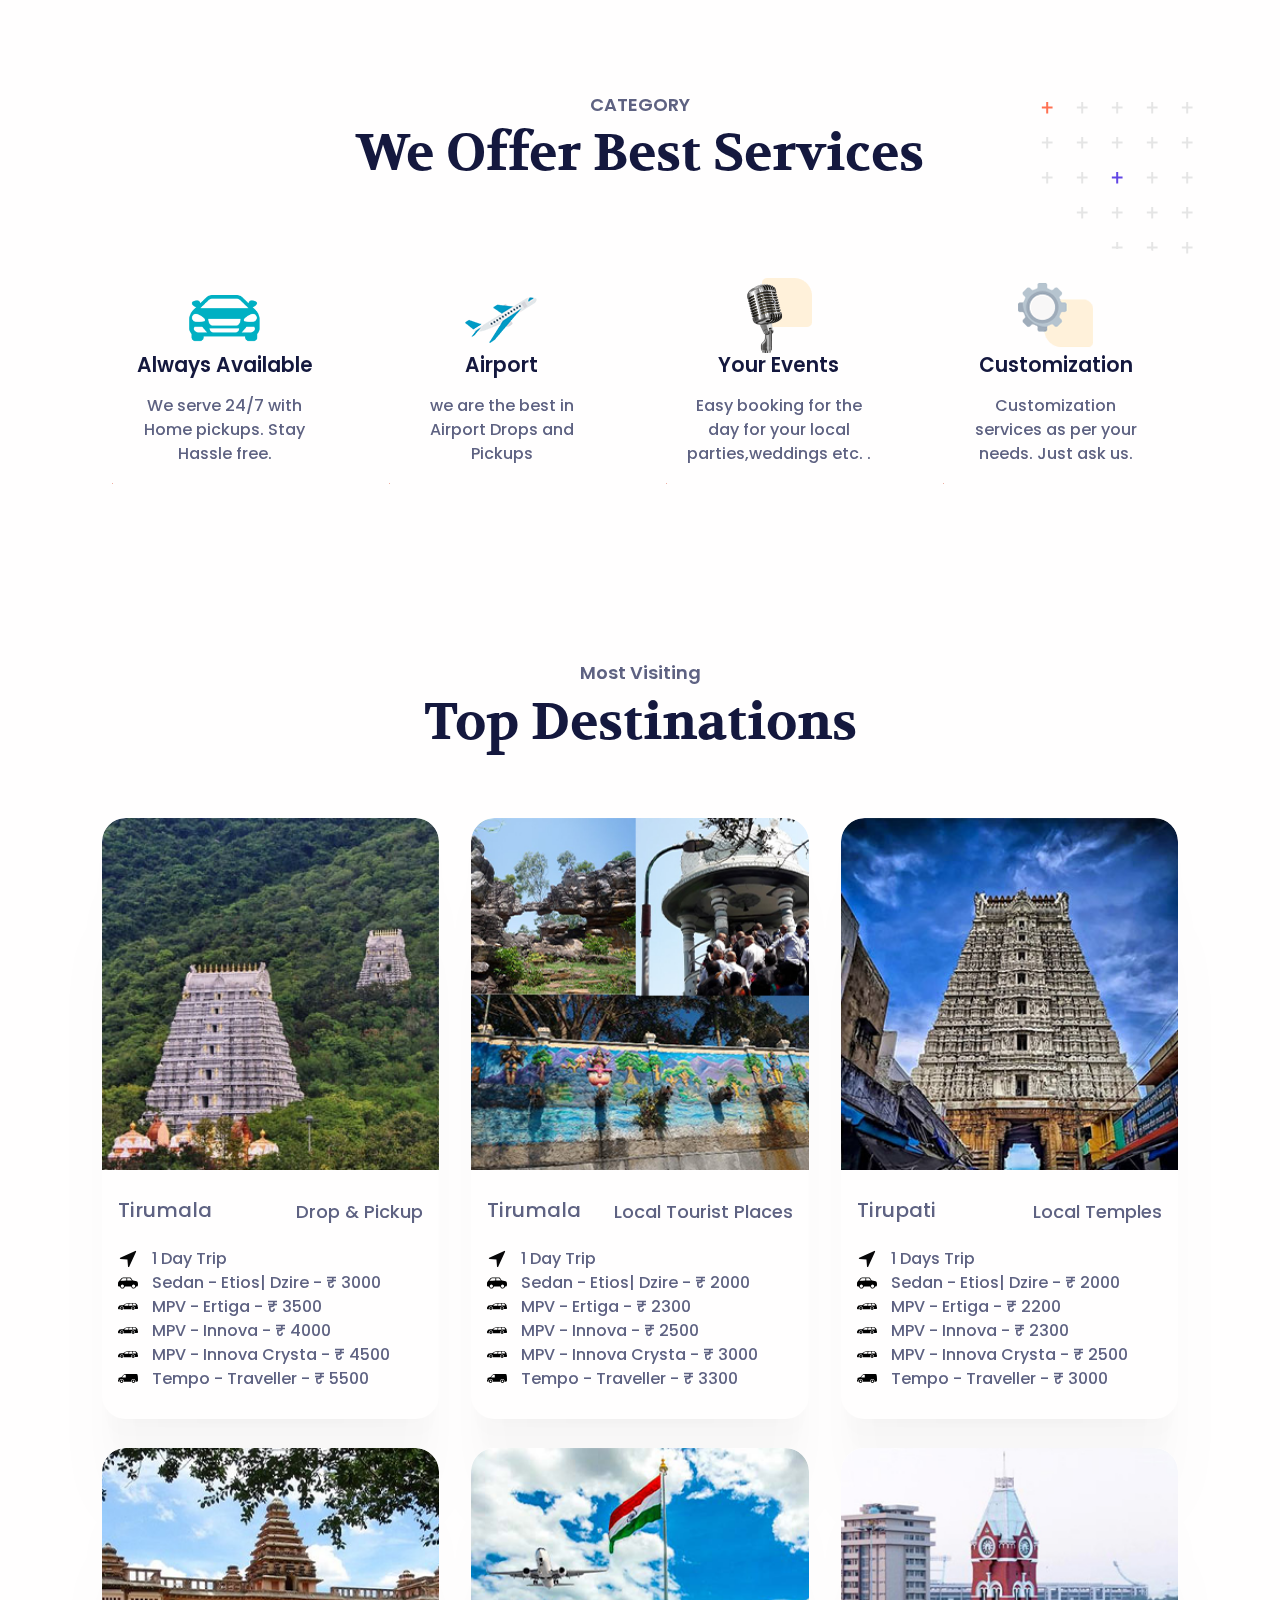
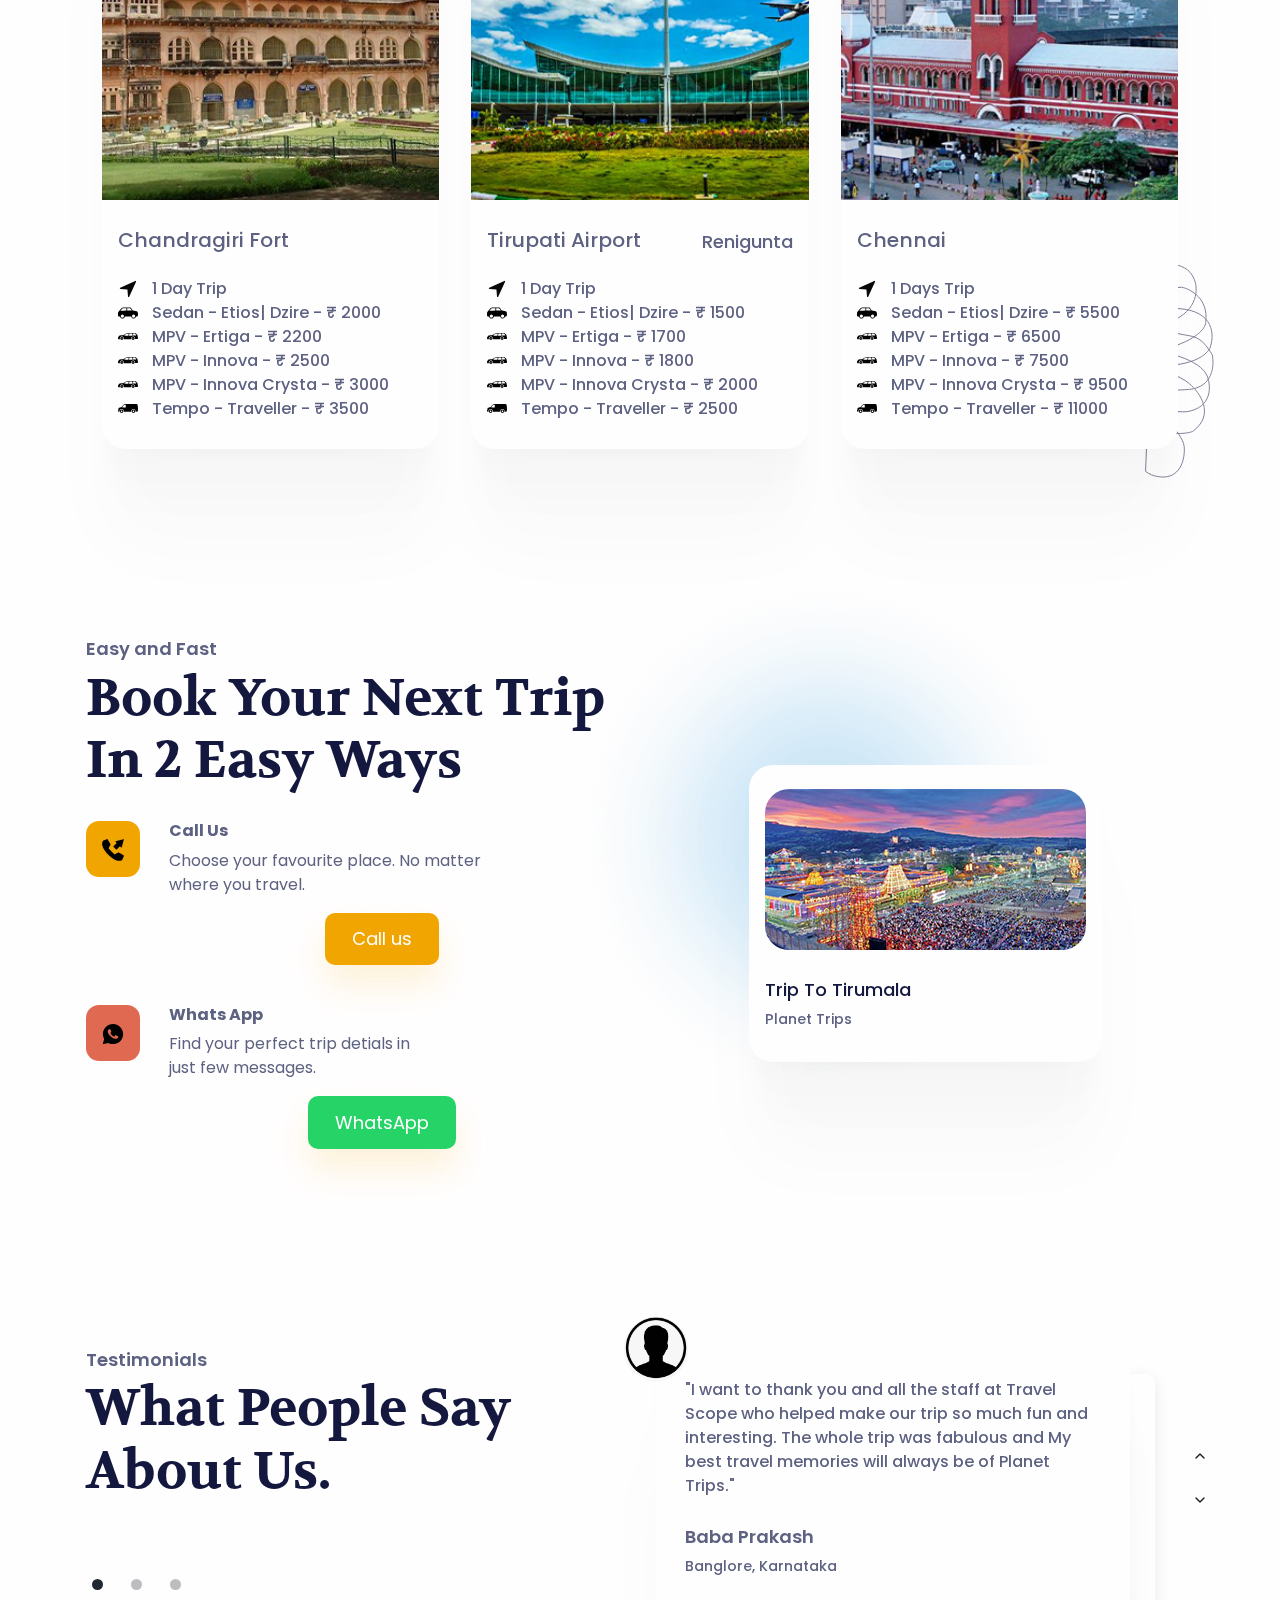
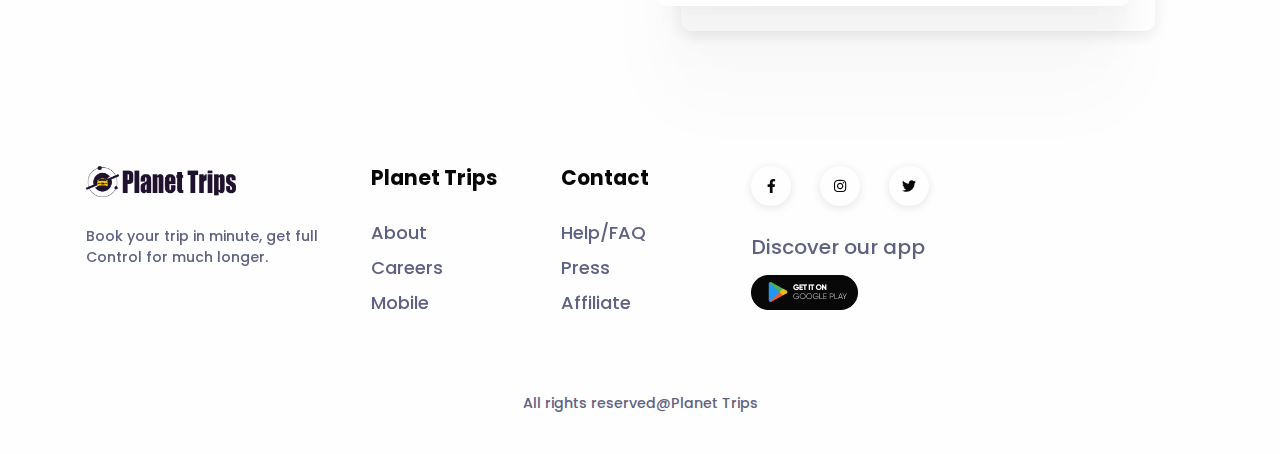
==== commit 023b3e78: "Enquire to call us" ====
--- a/index.html
+++ b/index.html
@@ -5,6 +5,8 @@
     <meta charset="utf-8">
     <meta http-equiv="X-UA-Compatible" content="IE=edge">
     <meta name="viewport" content="width=device-width, initial-scale=1">
+	<meta name="keywords" content="taxitotirumala, taxi to tirumala, taxiintirupati, cartravels, carrentals, taxiservices">
+	<meta name="description" content="taxitotirumala, taxi to tirumala, taxiintirupati, cartravels, carrentals, taxiservices">
 
 
     <!-- ===============================================-->
@@ -64,7 +66,7 @@
               <h1 class="hero-title">Travel with us for best and safe journey</h1>
               <p class="mb-4 fw-medium"> 
 				<br class="d-none d-xl-block" />   <br class="d-none d-xl-block" />   </p>
-              <div class="text-center text-md-start"> <a class="btn btn-primary btn-lg me-md-4 mb-3 mb-md-0 border-0 primary-btn-shadow" href="tel:+917601086360" role="button">Enquire</a> 
+              <div class="text-center text-md-start"> <a class="btn btn-primary btn-lg me-md-4 mb-3 mb-md-0 border-0 primary-btn-shadow" href="tel:+917601086360" role="button">Call Us</a> 
 			  </tr> <a class="btn btn-whatsapp btn-lg me-md-4 mb-3 mb-md-0 border-0 primary-btn-shadow" target="blank" href="https://wa.me/917601086360" role="button">WhatsApp</a>
                 
               </div>
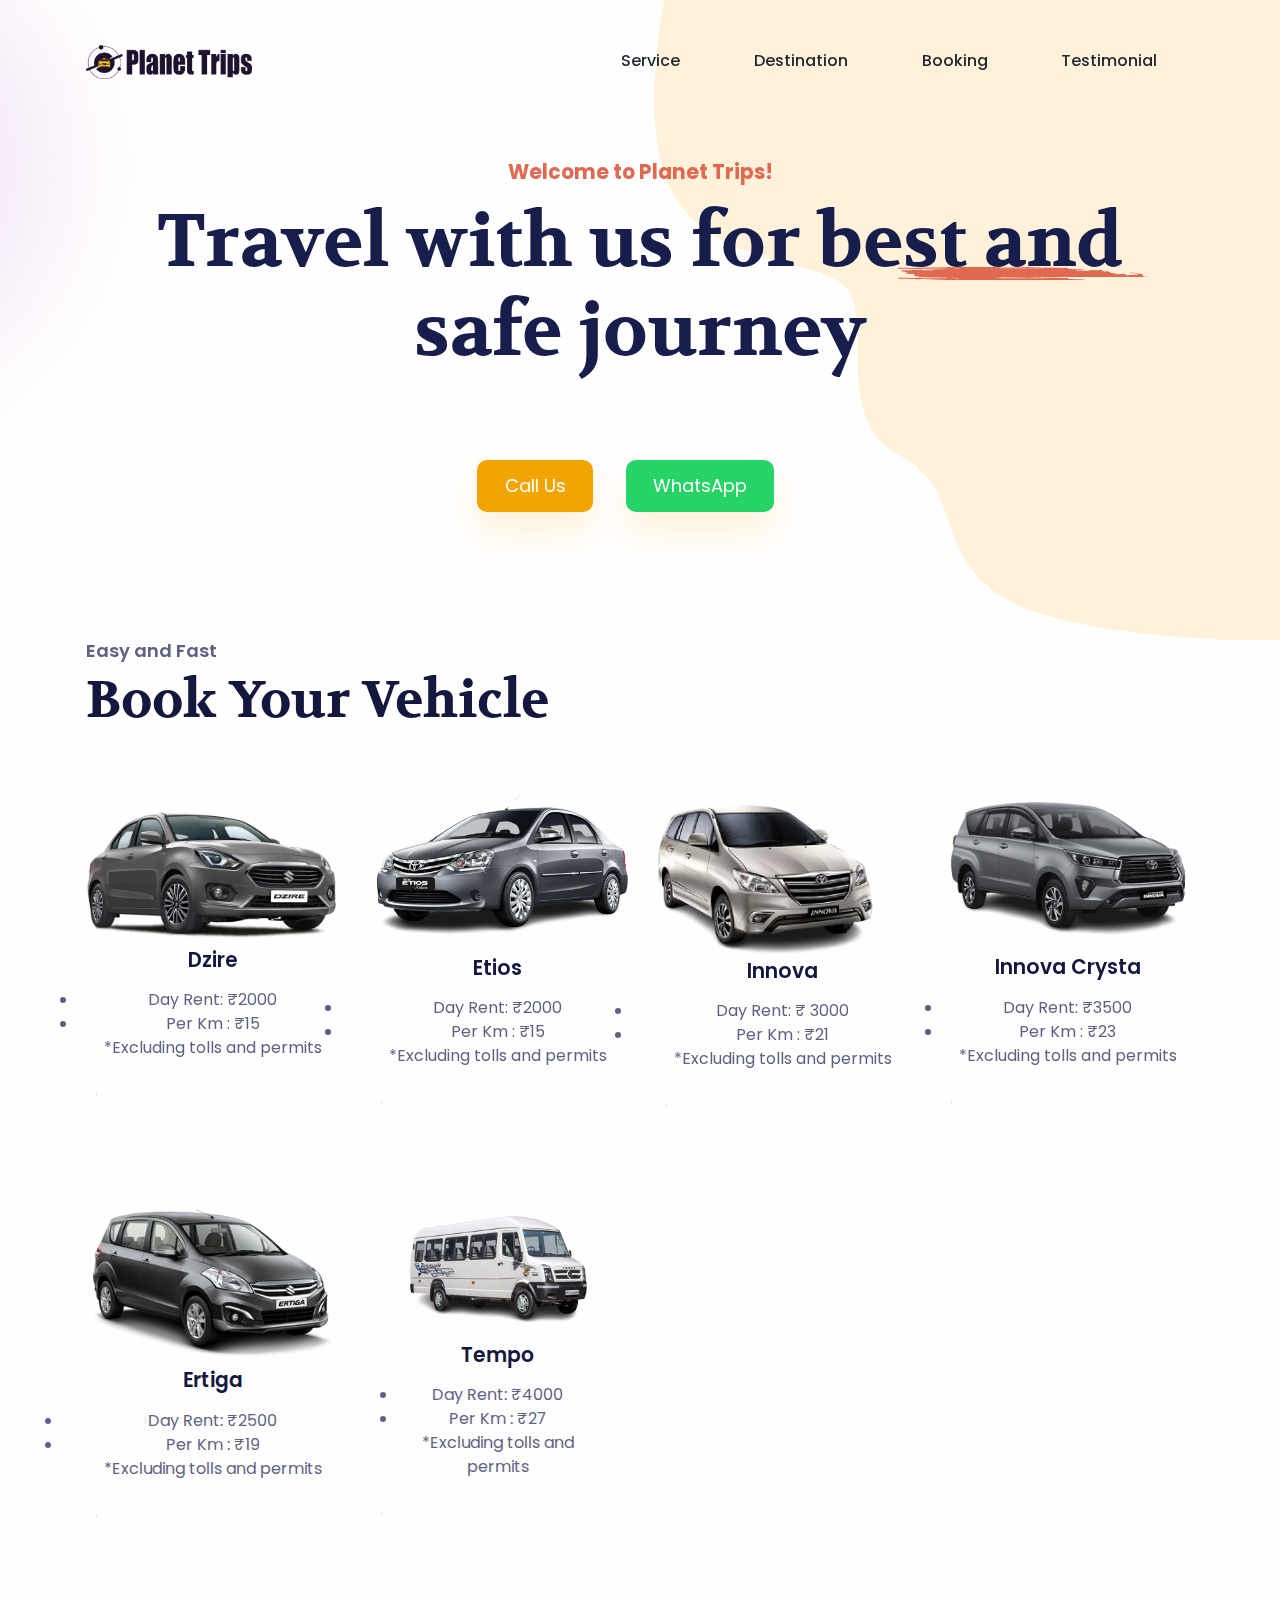
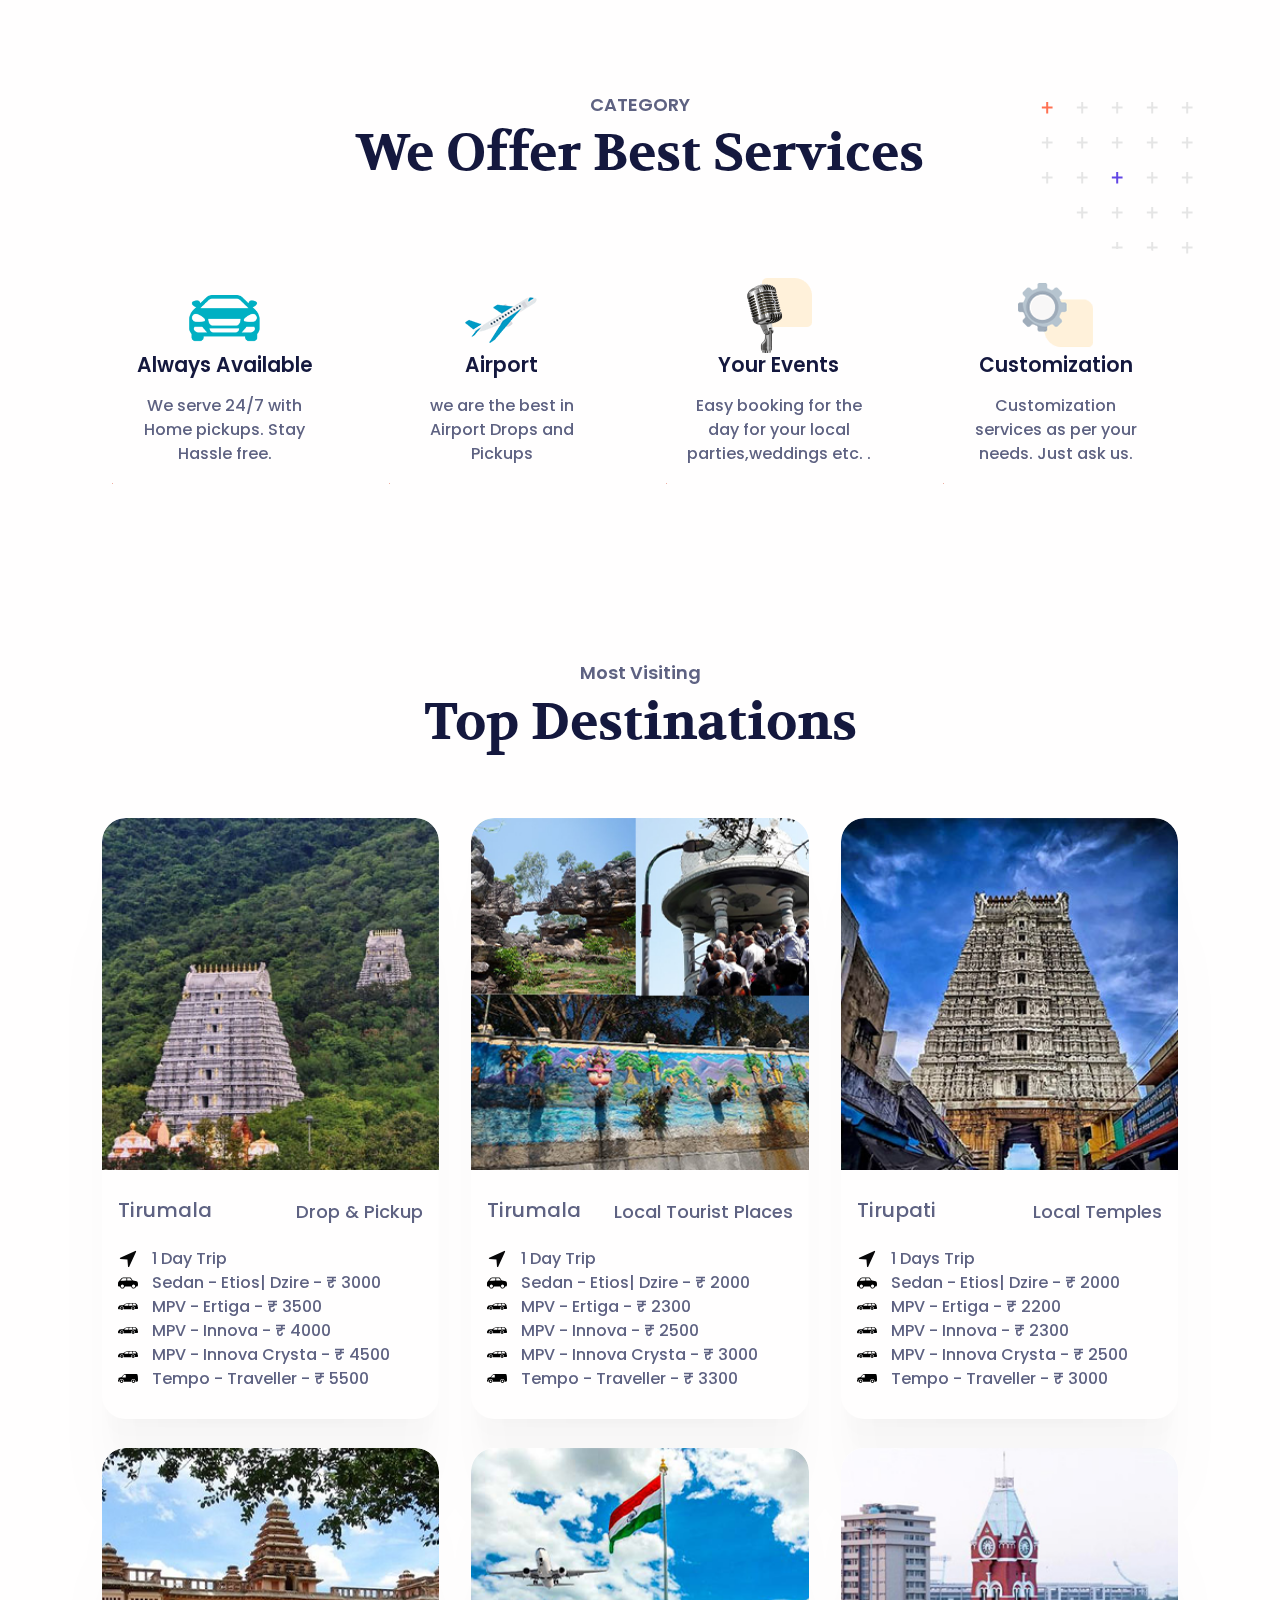
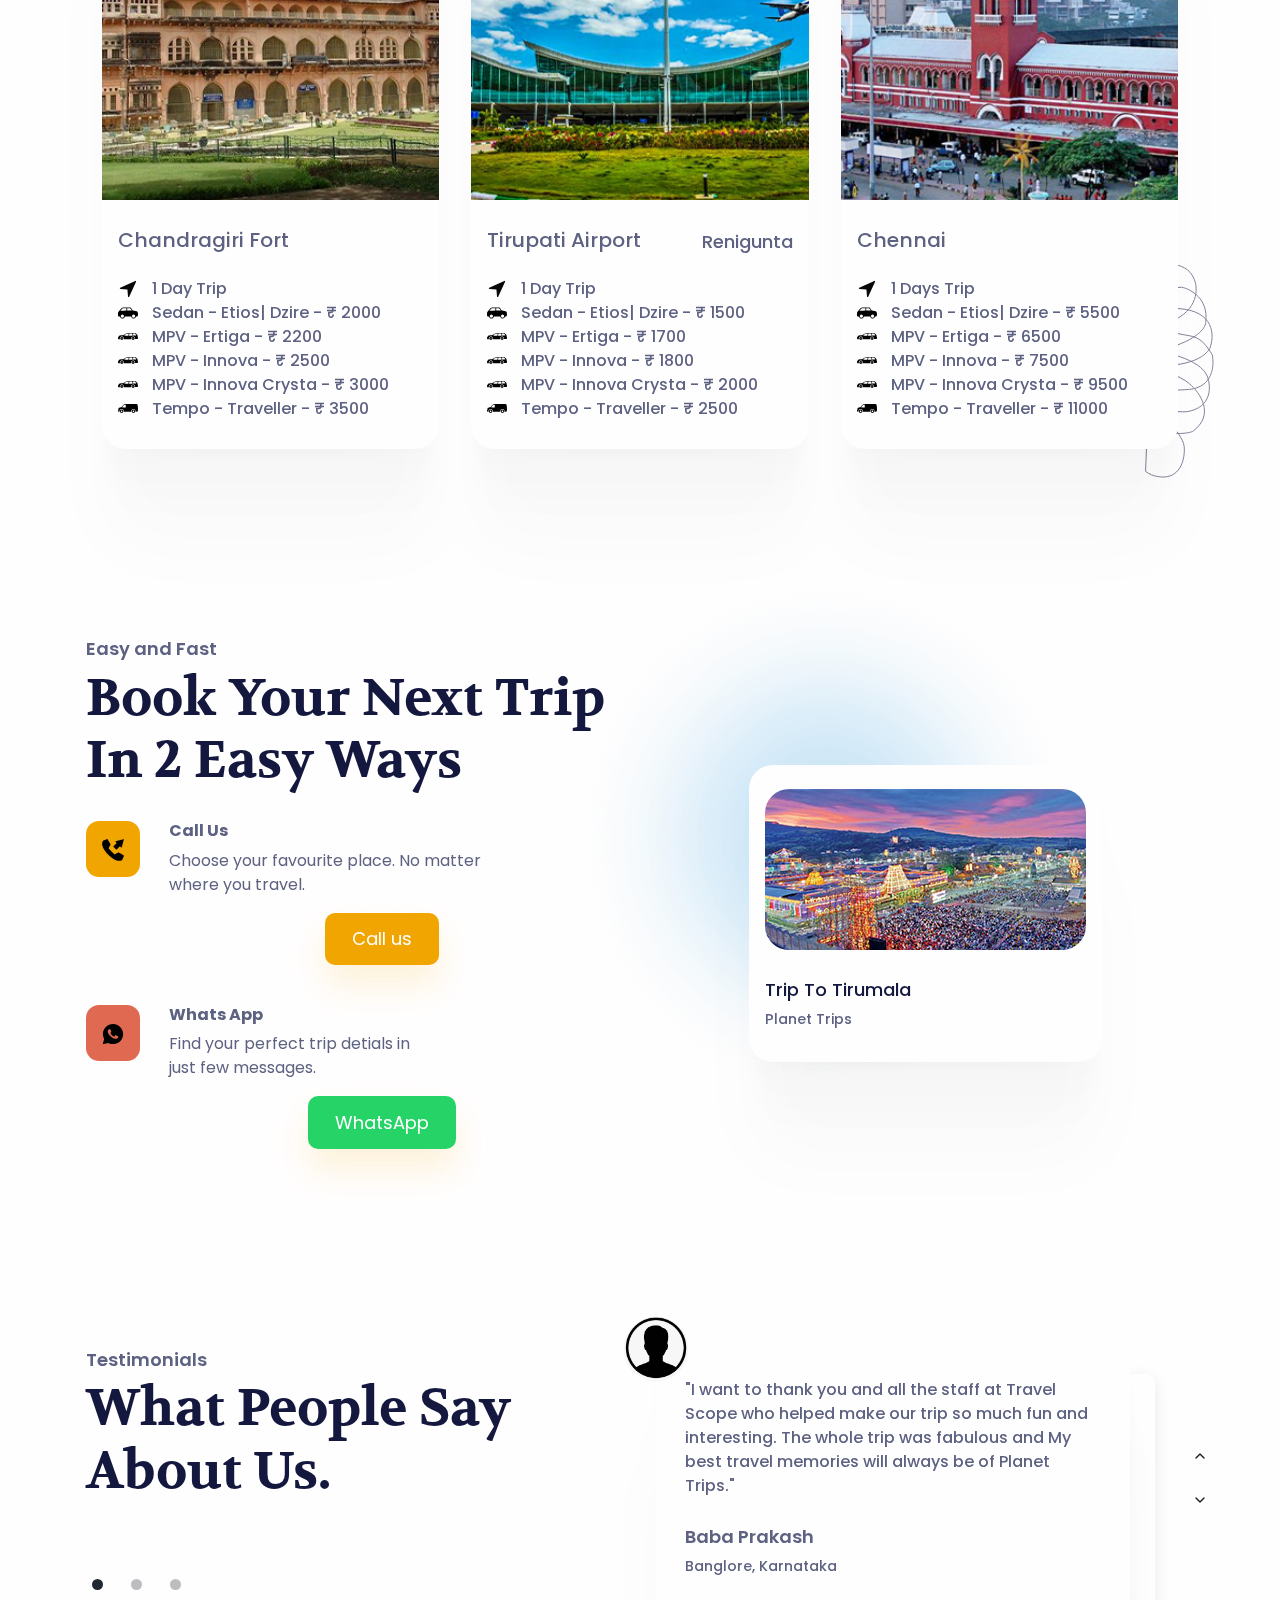
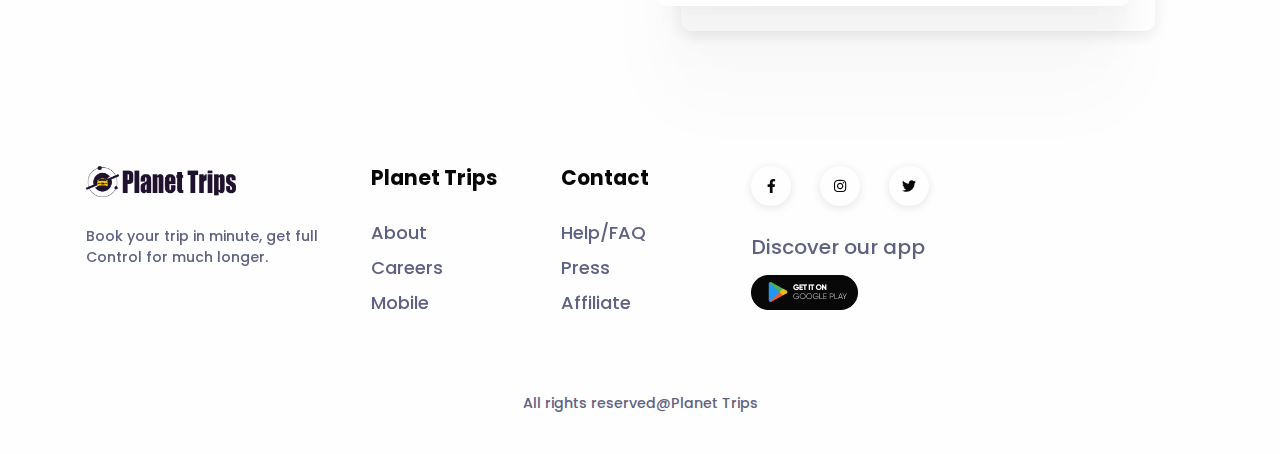
==== commit 9a7a4160: "Price changes" ====
--- a/index.html
+++ b/index.html
@@ -94,7 +94,7 @@
                   <p class="mb-0 fw-medium"> 
 					
 						<li> Day Rent: ₹2000 </li>
-						<li> Per Km : ₹17 </li>
+						<li> Per Km : ₹15 </li>
 						 *Excluding tolls and permits
 					
 				  </p>
@@ -107,7 +107,7 @@
                   <h4 class="mb-3">Etios</h4>
                   <p class="mb-0 fw-medium"> 
 						<li> Day Rent: ₹2000 </li>
-						<li> Per Km : ₹17 </li>
+						<li> Per Km : ₹15 </li>
 						 *Excluding tolls and permits </p>
                 </div>
               </div>
@@ -118,8 +118,8 @@
                   <h4 class="mb-3">Innova</h4>
                   <p class="mb-0 fw-medium">    
 				  
-					<li> Day Rent: ₹ 2500 </li>
-						<li> Per Km : ₹20 </li>
+					<li> Day Rent: ₹ 3000 </li>
+						<li> Per Km : ₹21 </li>
 						 *Excluding tolls and permits
 				  </p>
                 </div>
@@ -130,8 +130,8 @@
                 <div class="card-body p-xxl-5 p-4"> <img src="assets/img/cars/Innova-Planet-Trips.png" width="250" alt="Service" />
                   <h4 class="mb-3">Innova Crysta</h4>
                   <p class="mb-0 fw-medium">  
-					<li> Day Rent: ₹3000 </li>
-						<li> Per Km : ₹22 </li>
+					<li> Day Rent: ₹3500 </li>
+						<li> Per Km : ₹23 </li>
 						 *Excluding tolls and permits
 
 				  </p>
@@ -143,7 +143,7 @@
                 <div class="card-body p-xxl-5 p-4"> <img src="assets/img/cars/Ertiga-Planet-Trips.png" width="300" alt="Service" />
                   <h4 class="mb-3">Ertiga</h4>
                   <p class="mb-0 fw-medium">  
-					<li> Day Rent: ₹2400 </li>
+					<li> Day Rent: ₹2500 </li>
 						<li> Per Km : ₹19 </li>
 						 *Excluding tolls and permits
 
@@ -157,7 +157,7 @@
                 <div class="card-body p-xxl-5 p-4"> <img src="assets/img/cars/Traveller-Planet-Trips.png" width="200" alt="Service" />
                   <h4 class="mb-3">Tempo</h4>
                   <p class="mb-0 fw-medium">  
-					<li> Day Rent: ₹3500 </li>
+					<li> Day Rent: ₹4000 </li>
 						<li> Per Km : ₹27 </li>
 						 *Excluding tolls and permits
 
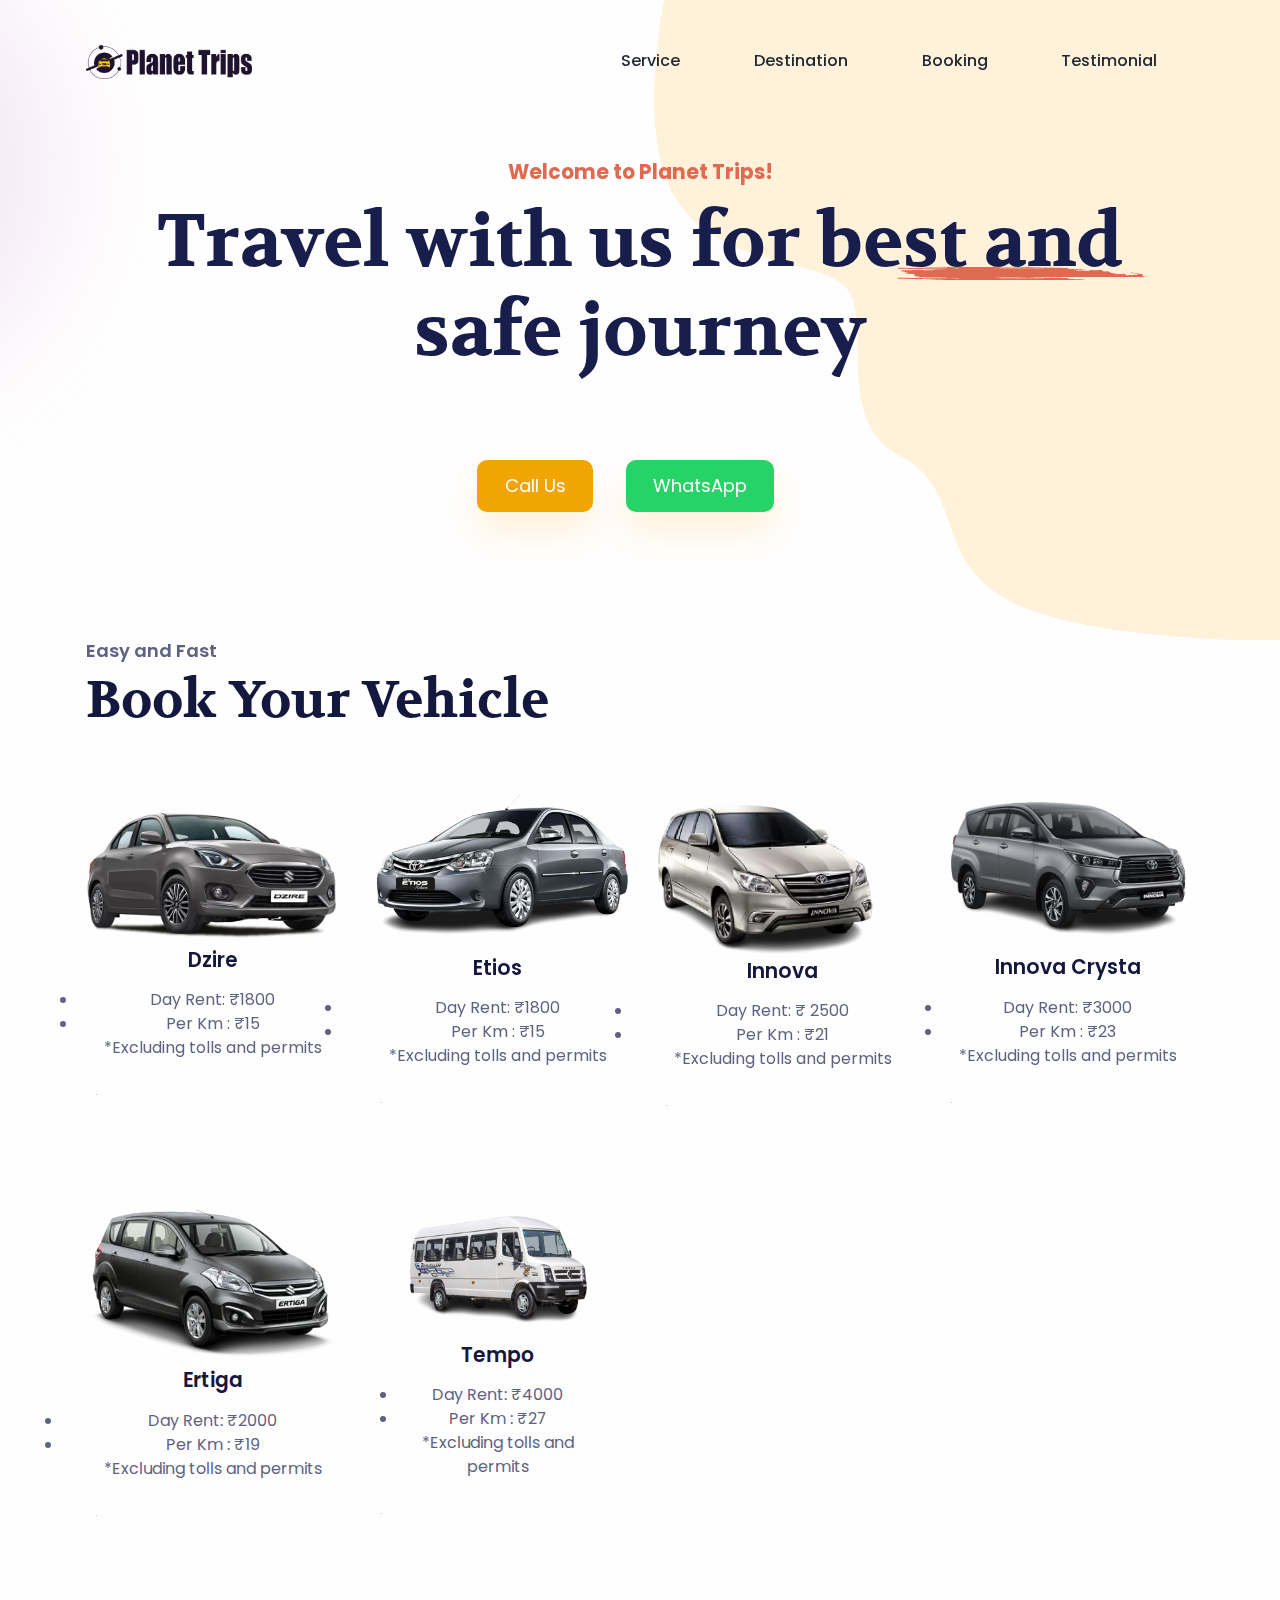
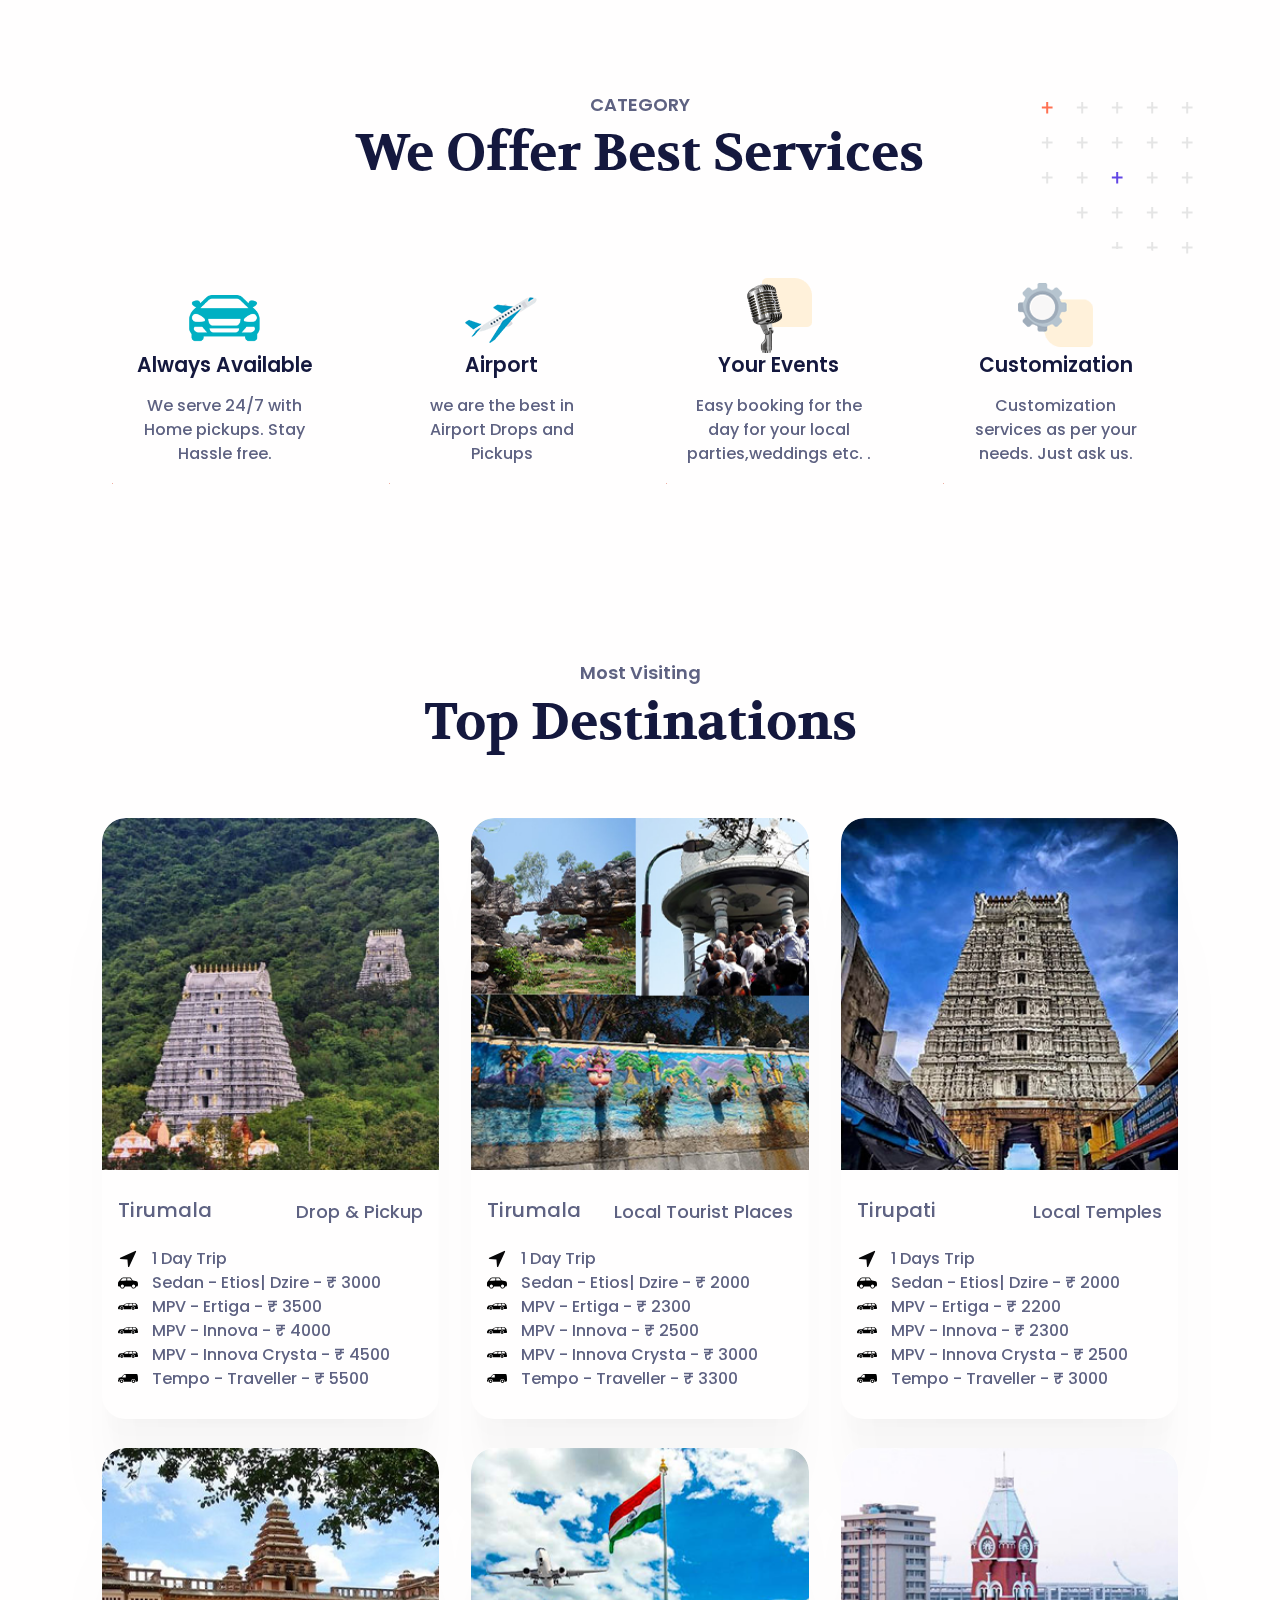
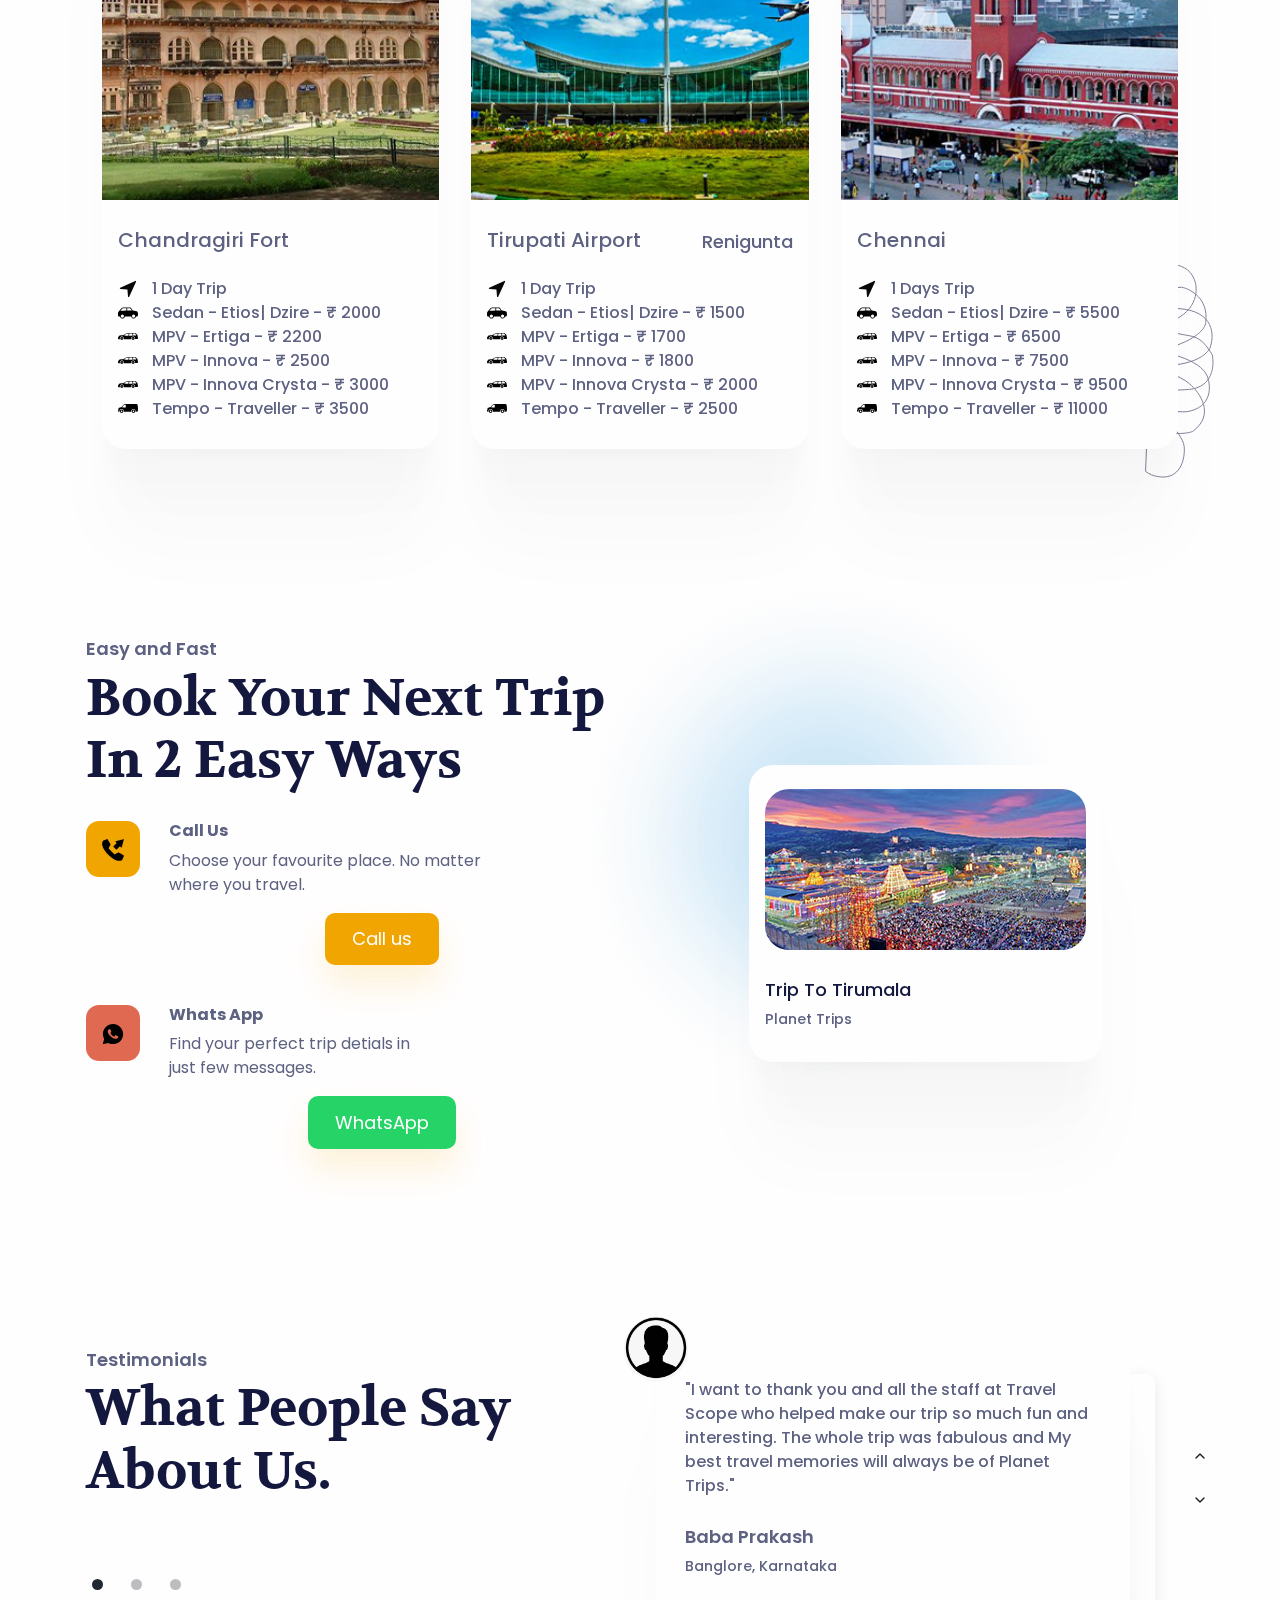
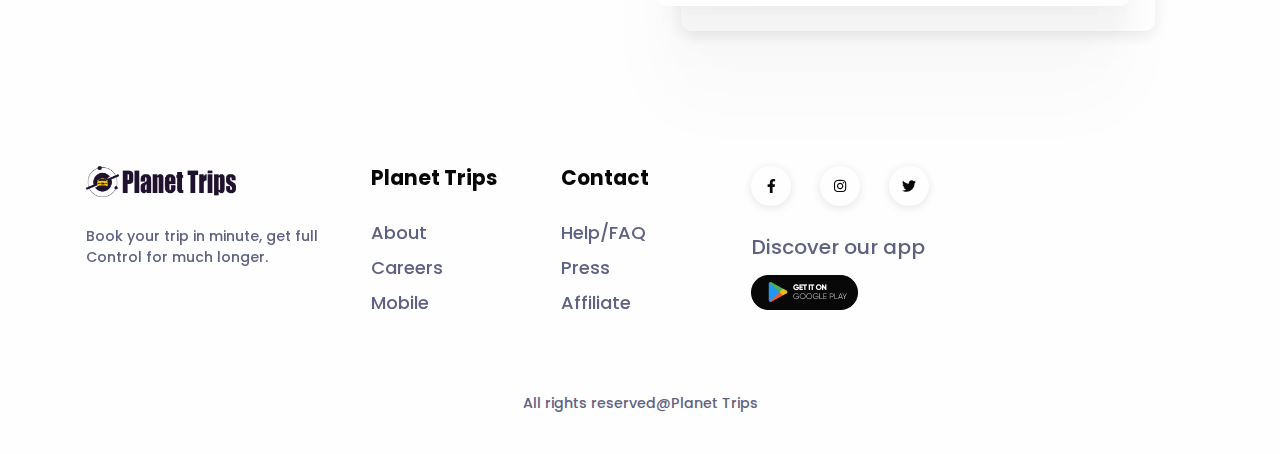
==== commit b7d6e2a1: "Update index.html" ====
--- a/index.html
+++ b/index.html
@@ -31,6 +31,17 @@
     <!--    Stylesheets-->
     <!-- ===============================================-->
     <link href="assets/css/theme.css" rel="stylesheet" />
+
+<!-- Google tag (gtag.js) -->
+<script async src="https://www.googletagmanager.com/gtag/js?id=G-5PRDJ9PXKB">
+</script>
+<script>
+  window.dataLayer = window.dataLayer || [];
+  function gtag(){dataLayer.push(arguments);}
+  gtag('js', new Date());
+
+  gtag('config', 'G-5PRDJ9PXKB');
+</script>
 
   </head>
 
@@ -93,7 +104,7 @@
                   <h4 class="mb-3">Dzire</h4>
                   <p class="mb-0 fw-medium"> 
 					
-						<li> Day Rent: ₹2000 </li>
+						<li> Day Rent: ₹1800 </li>
 						<li> Per Km : ₹15 </li>
 						 *Excluding tolls and permits
 					
@@ -106,7 +117,7 @@
                 <div class="card-body p-xxl-5 p-4"> <img src="assets/img/cars/Etios-Planet-Trips.png" width="310" alt="Service" />
                   <h4 class="mb-3">Etios</h4>
                   <p class="mb-0 fw-medium"> 
-						<li> Day Rent: ₹2000 </li>
+						<li> Day Rent: ₹1800 </li>
 						<li> Per Km : ₹15 </li>
 						 *Excluding tolls and permits </p>
                 </div>
@@ -118,7 +129,7 @@
                   <h4 class="mb-3">Innova</h4>
                   <p class="mb-0 fw-medium">    
 				  
-					<li> Day Rent: ₹ 3000 </li>
+					<li> Day Rent: ₹ 2500 </li>
 						<li> Per Km : ₹21 </li>
 						 *Excluding tolls and permits
 				  </p>
@@ -130,7 +141,7 @@
                 <div class="card-body p-xxl-5 p-4"> <img src="assets/img/cars/Innova-Planet-Trips.png" width="250" alt="Service" />
                   <h4 class="mb-3">Innova Crysta</h4>
                   <p class="mb-0 fw-medium">  
-					<li> Day Rent: ₹3500 </li>
+					<li> Day Rent: ₹3000 </li>
 						<li> Per Km : ₹23 </li>
 						 *Excluding tolls and permits
 
@@ -143,7 +154,7 @@
                 <div class="card-body p-xxl-5 p-4"> <img src="assets/img/cars/Ertiga-Planet-Trips.png" width="300" alt="Service" />
                   <h4 class="mb-3">Ertiga</h4>
                   <p class="mb-0 fw-medium">  
-					<li> Day Rent: ₹2500 </li>
+					<li> Day Rent: ₹2000 </li>
 						<li> Per Km : ₹19 </li>
 						 *Excluding tolls and permits
 
